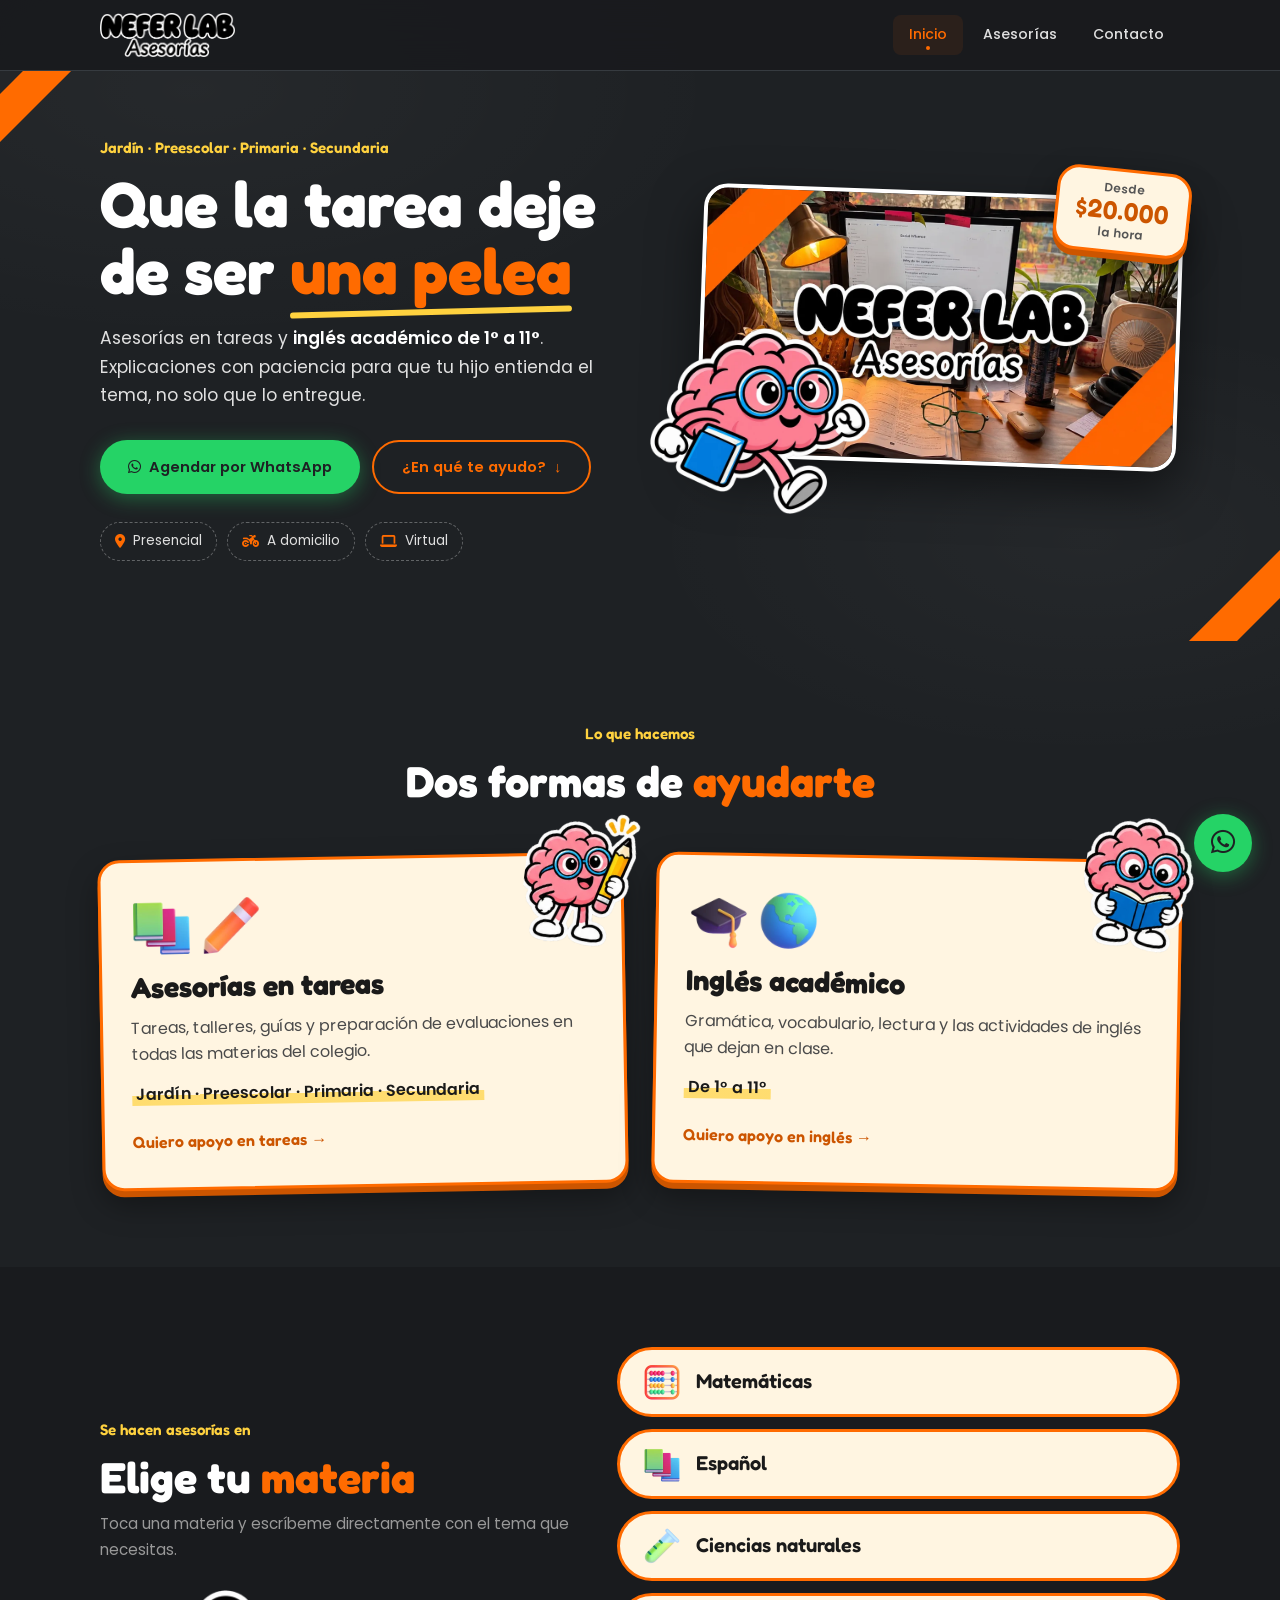
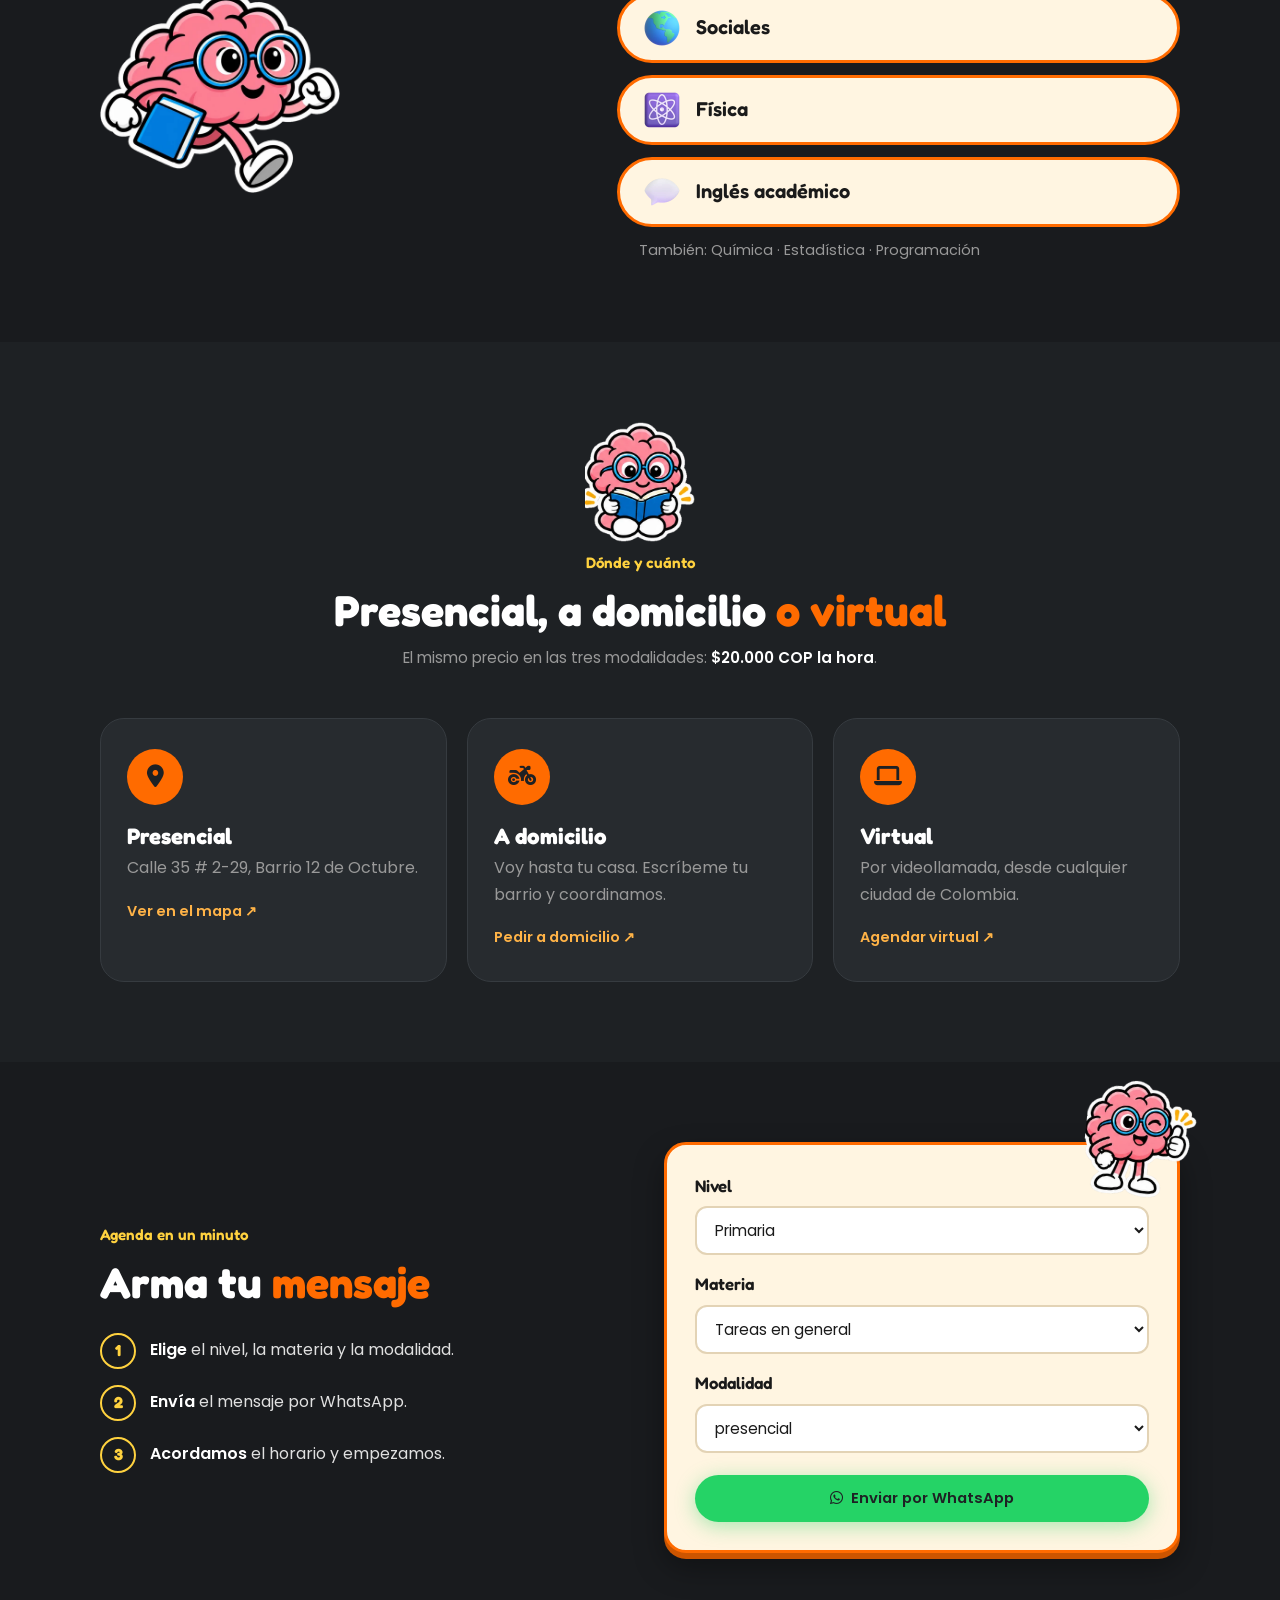
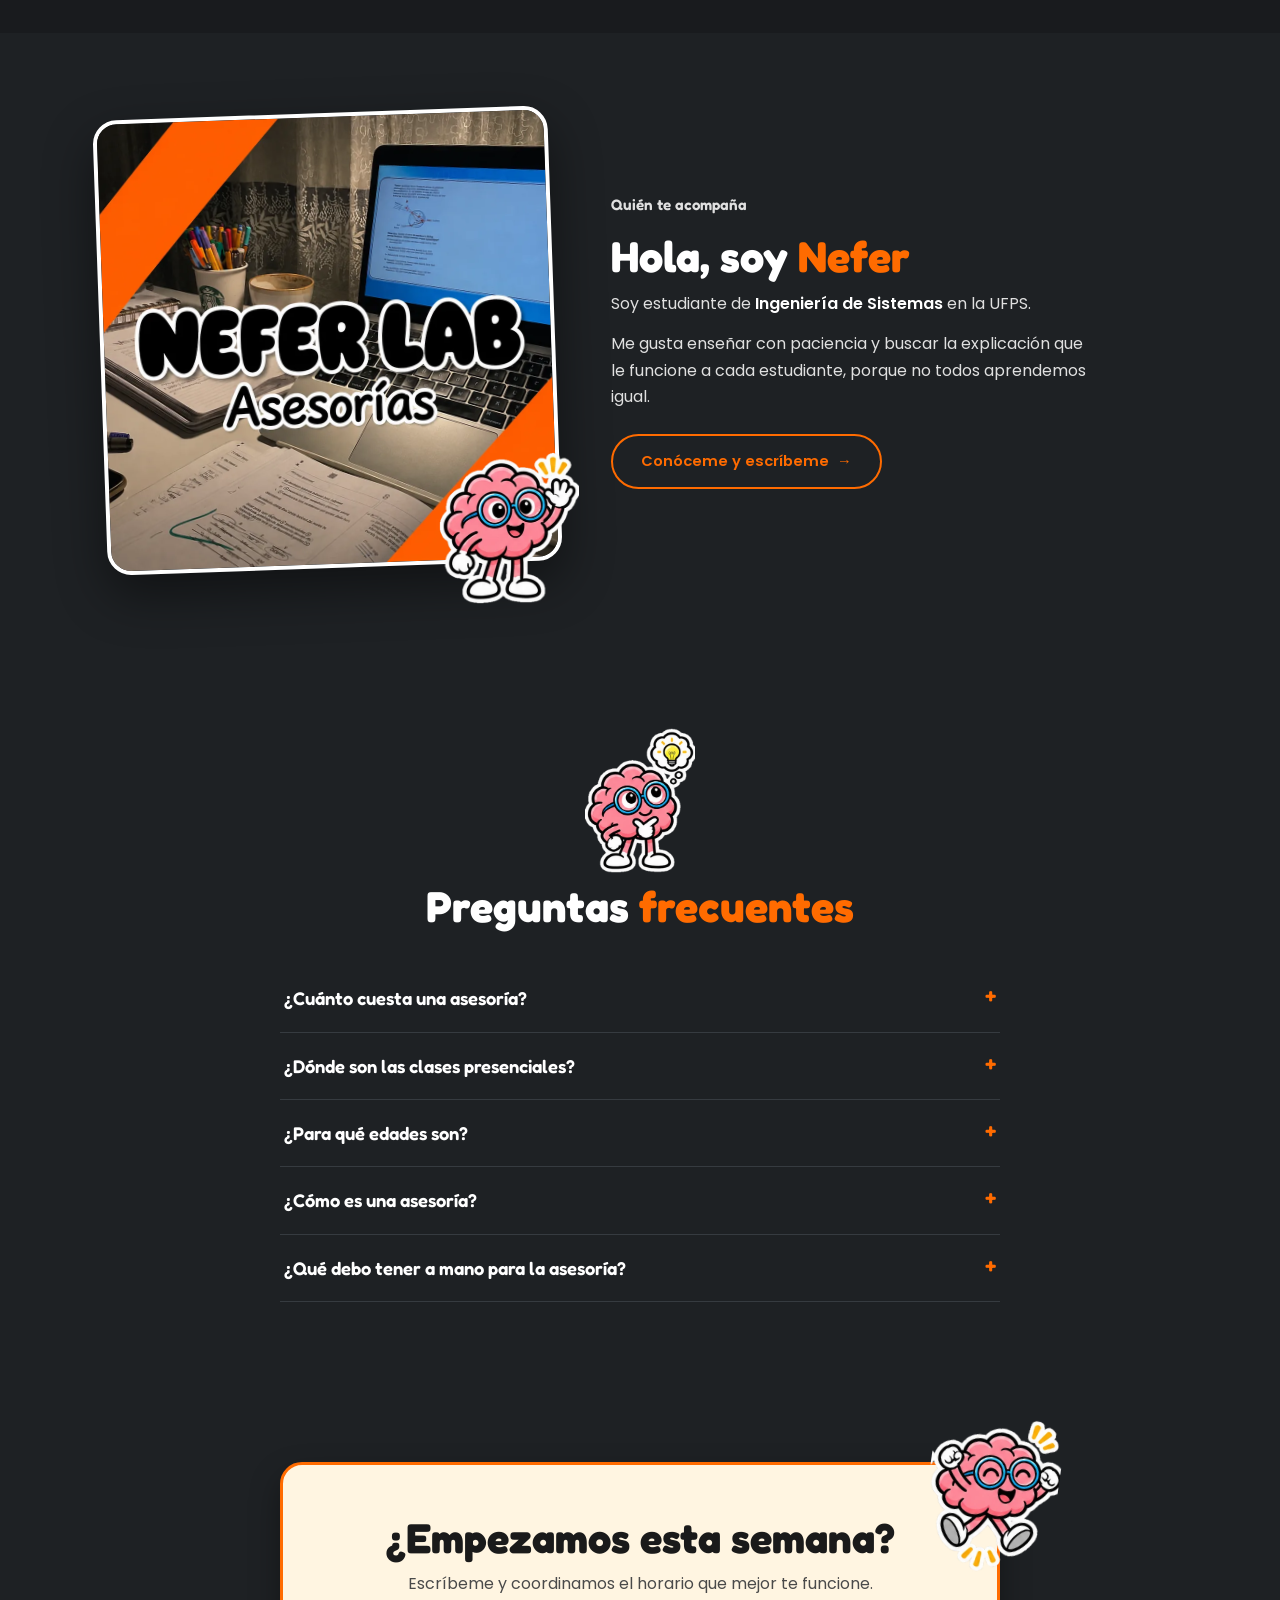
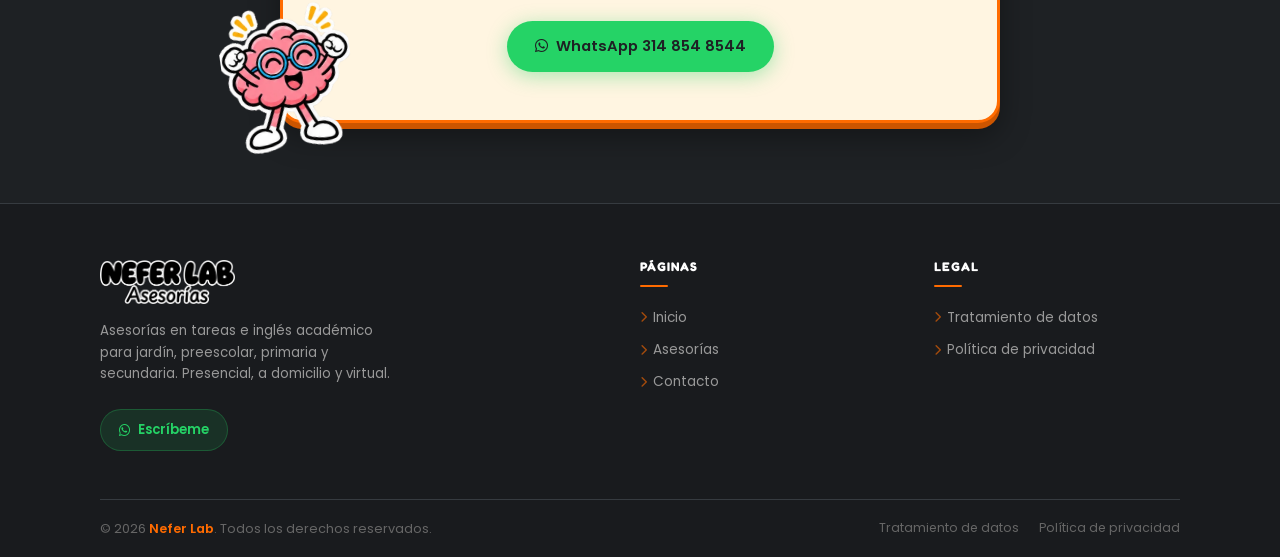
==== index.html @ e4d86ba5 "feat: add mascot stickers, poster viewer and clearer home layout - Open posters in an in-page viewer" ====
<!DOCTYPE html>
<html lang="es">
<head>
  <meta charset="UTF-8" />
  <meta name="viewport" content="width=device-width, initial-scale=1.0" />
  <title>Nefer Lab — Asesorías en tareas e inglés académico</title>
  <link rel="icon" href="source/new_img/web/favicon.png" type="image/png">
  <meta name="description" content="Asesorías en tareas para jardín, preescolar, primaria y secundaria, e inglés académico de 1° a 11°. Presencial, a domicilio y virtual. $20.000 la hora.">
  <link rel="preconnect" href="https://fonts.googleapis.com">
  <link rel="preconnect" href="https://fonts.gstatic.com" crossorigin>
  <link href="https://fonts.googleapis.com/css2?family=Fredoka:wght@500;600;700&family=Poppins:wght@300;400;500;600;700;800&display=swap" rel="stylesheet">
  <link rel="stylesheet" href="https://cdnjs.cloudflare.com/ajax/libs/font-awesome/6.5.0/css/all.min.css">
  <link rel="stylesheet" href="css/global.css">
  <link rel="stylesheet" href="css/inicio.css">
</head>
<body>
  <a class="skip-link" href="#contenido">Ir al contenido</a>

  <!-- ====== HEADER ====== -->
  <header>
    <div class="header-inner">
      <a href="index.html" class="logo-link">
        <img src="source/new_img/web/logo.webp" alt="Nefer Lab Asesorías" width="135" height="44">
      </a>
      <nav>
        <a href="index.html"      class="nav-link active" aria-current="page">Inicio</a>
        <a href="asesorias.html"  class="nav-link">Asesorías</a>
        <a href="contacto.html"   class="nav-link">Contacto</a>
      </nav>
    </div>
  </header>

  <main id="contenido">

    <!-- ====== HERO ====== -->
    <section class="hero" aria-labelledby="titulo">
      <div class="section-inner hero-grid">
        <div class="hero-content">
          <p class="eyebrow">Jardín · Preescolar · Primaria · Secundaria</p>
          <h1 id="titulo">Que la tarea deje de ser <span class="hero-accent">una pelea</span></h1>
          <p class="hero-sub">
            Asesorías en tareas y <strong>inglés académico de 1° a 11°</strong>. Explicaciones con paciencia
            para que tu hijo entienda el tema, no solo que lo entregue.
          </p>
          <div class="hero-actions">
            <a href="https://wa.me/573148548544?text=Hola%2C%20Nefer.%20Quisiera%20agendar%20una%20asesor%C3%ADa%20de%20Nefer%20Lab." class="btn btn-whatsapp" target="_blank" rel="noopener noreferrer">
              <i class="fa-brands fa-whatsapp" aria-hidden="true"></i> Agendar por WhatsApp
            </a>
            <a href="#materias" class="btn btn-secondary">¿En qué te ayudo? <span aria-hidden="true">↓</span></a>
          </div>
          <ul class="hero-facts">
            <li><i class="fa-solid fa-location-dot" aria-hidden="true"></i> Presencial</li>
            <li><i class="fa-solid fa-motorcycle" aria-hidden="true"></i> A domicilio</li>
            <li><i class="fa-solid fa-laptop" aria-hidden="true"></i> Virtual</li>
          </ul>
        </div>

        <div class="hero-visual">
          <img class="hero-photo" src="source/new_img/web/escritorio-lampara.webp" alt="Escritorio de estudio de Nefer Lab con libros, lámpara y computador" width="1280" height="720">
          <img class="hero-mascot" src="source/new_img/web/cerebro.webp" alt="" width="520" height="440">
          <div class="hero-price sticker">
            <span>Desde</span>
            <strong>$20.000</strong>
            <span>la hora</span>
          </div>
        </div>
      </div>
    </section>

    <!-- ====== SERVICIOS ====== -->
    <section class="services" aria-labelledby="servicios">
      <div class="section-inner">
        <div class="section-header center">
          <p class="eyebrow">Lo que hacemos</p>
          <h2 class="section-title" id="servicios">Dos formas de <span>ayudarte</span></h2>
        </div>
        <div class="services-grid">
          <article class="service sticker">
            <img class="service-mascot" src="source/new_img/web/cerebritos/cerebro-lapiz.webp" alt="" width="300" height="372" loading="lazy">
            <div class="service-art"><img src="source/new_img/icons/books.webp" alt="" width="64" height="64"><img src="source/new_img/icons/pencil.webp" alt="" width="64" height="64"></div>
            <h3>Asesorías en tareas</h3>
            <p>Tareas, talleres, guías y preparación de evaluaciones en todas las materias del colegio.</p>
            <p class="service-levels"><span class="highlight">Jardín · Preescolar · Primaria · Secundaria</span></p>
            <a class="service-link" href="https://wa.me/573148548544?text=Hola%2C%20Nefer.%20Quisiera%20una%20asesor%C3%ADa%20en%20tareas." target="_blank" rel="noopener noreferrer">Quiero apoyo en tareas <span aria-hidden="true">→</span></a>
          </article>
          <article class="service sticker">
            <img class="service-mascot" src="source/new_img/web/cerebritos/cerebro-lee.webp" alt="" width="300" height="362" loading="lazy">
            <div class="service-art"><img src="source/new_img/icons/graduation-cap.webp" alt="" width="64" height="64"><img src="source/new_img/icons/globe-showing-americas.webp" alt="" width="64" height="64"></div>
            <h3>Inglés académico</h3>
            <p>Gramática, vocabulario, lectura y las actividades de inglés que dejan en clase.</p>
            <p class="service-levels"><span class="highlight">De 1° a 11°</span></p>
            <a class="service-link" href="https://wa.me/573148548544?text=Hola%2C%20Nefer.%20Quisiera%20una%20asesor%C3%ADa%20de%20ingl%C3%A9s%20acad%C3%A9mico." target="_blank" rel="noopener noreferrer">Quiero apoyo en inglés <span aria-hidden="true">→</span></a>
          </article>
        </div>
      </div>
    </section>

    <!-- ====== MATERIAS ====== -->
    <section class="subjects" id="materias" aria-labelledby="materias-titulo">
      <div class="section-inner subjects-grid">
        <div class="subjects-intro">
          <p class="eyebrow">Se hacen asesorías en</p>
          <h2 class="section-title" id="materias-titulo">Elige tu <span>materia</span></h2>
          <p class="section-sub">Toca una materia y escríbeme directamente con el tema que necesitas.</p>
          <img class="subjects-mascot" src="source/new_img/web/cerebro.webp" alt="" width="520" height="440" loading="lazy">
        </div>
        <ul class="subject-list">
          <li><a class="subject-pill" href="https://wa.me/573148548544?text=Hola%2C%20Nefer.%20Necesito%20ayuda%20en%20Matem%C3%A1ticas." target="_blank" rel="noopener noreferrer"><img src="source/new_img/icons/abacus.webp" alt="" width="40" height="40"> Matemáticas</a></li>
          <li><a class="subject-pill" href="https://wa.me/573148548544?text=Hola%2C%20Nefer.%20Necesito%20ayuda%20en%20Espa%C3%B1ol." target="_blank" rel="noopener noreferrer"><img src="source/new_img/icons/books.webp" alt="" width="40" height="40"> Español</a></li>
          <li><a class="subject-pill" href="https://wa.me/573148548544?text=Hola%2C%20Nefer.%20Necesito%20ayuda%20en%20Ciencias%20naturales." target="_blank" rel="noopener noreferrer"><img src="source/new_img/icons/test-tube.webp" alt="" width="40" height="40"> Ciencias naturales</a></li>
          <li><a class="subject-pill" href="https://wa.me/573148548544?text=Hola%2C%20Nefer.%20Necesito%20ayuda%20en%20Sociales." target="_blank" rel="noopener noreferrer"><img src="source/new_img/icons/globe-showing-americas.webp" alt="" width="40" height="40"> Sociales</a></li>
          <li><a class="subject-pill" href="https://wa.me/573148548544?text=Hola%2C%20Nefer.%20Necesito%20ayuda%20en%20F%C3%ADsica." target="_blank" rel="noopener noreferrer"><img src="source/new_img/icons/atom-symbol.webp" alt="" width="40" height="40"> Física</a></li>
          <li><a class="subject-pill" href="https://wa.me/573148548544?text=Hola%2C%20Nefer.%20Necesito%20ayuda%20en%20Ingl%C3%A9s%20acad%C3%A9mico." target="_blank" rel="noopener noreferrer"><img src="source/new_img/icons/speech-balloon.webp" alt="" width="40" height="40"> Inglés académico</a></li>
          <li class="subject-extra">También: Química · Estadística · Programación</li>
        </ul>
      </div>
    </section>

    <!-- ====== MODALIDADES ====== -->
    <section class="modes" aria-labelledby="modalidades">
      <div class="section-inner">
        <div class="section-header center">
          <img class="section-mascot" src="source/new_img/web/cerebritos/cerebro-lee-sentado.webp" alt="" width="300" height="325" loading="lazy">
          <p class="eyebrow">Dónde y cuánto</p>
          <h2 class="section-title" id="modalidades">Presencial, a domicilio <span>o virtual</span></h2>
          <p class="section-sub">El mismo precio en las tres modalidades: <strong>$20.000 COP la hora</strong>.</p>
        </div>
        <div class="modes-grid">
          <article class="mode-card">
            <div class="mode-icon"><i class="fa-solid fa-location-dot" aria-hidden="true"></i></div>
            <h3>Presencial</h3>
            <p>Calle 35 # 2-29, Barrio 12 de Octubre.</p>
            <a href="https://www.google.com/maps/search/?api=1&amp;query=Calle%2035%20%232-29%20Barrio%2012%20de%20Octubre%20C%C3%BAcuta" target="_blank" rel="noopener noreferrer">Ver en el mapa <span aria-hidden="true">↗</span></a>
          </article>
          <article class="mode-card">
            <div class="mode-icon"><i class="fa-solid fa-motorcycle" aria-hidden="true"></i></div>
            <h3>A domicilio</h3>
            <p>Voy hasta tu casa. Escríbeme tu barrio y coordinamos.</p>
            <a href="https://wa.me/573148548544?text=Hola%2C%20Nefer.%20Quisiera%20una%20asesor%C3%ADa%20a%20domicilio.%20Mi%20barrio%20es%3A%20" target="_blank" rel="noopener noreferrer">Pedir a domicilio <span aria-hidden="true">↗</span></a>
          </article>
          <article class="mode-card">
            <div class="mode-icon"><i class="fa-solid fa-laptop" aria-hidden="true"></i></div>
            <h3>Virtual</h3>
            <p>Por videollamada, desde cualquier ciudad de Colombia.</p>
            <a href="https://wa.me/573148548544?text=Hola%2C%20Nefer.%20Quisiera%20una%20asesor%C3%ADa%20virtual." target="_blank" rel="noopener noreferrer">Agendar virtual <span aria-hidden="true">↗</span></a>
          </article>
        </div>
      </div>
    </section>

    <!-- ====== AGENDAR ====== -->
    <section class="booking" id="agendar" aria-labelledby="agendar-titulo">
      <div class="section-inner booking-grid">
        <div>
          <p class="eyebrow">Agenda en un minuto</p>
          <h2 class="section-title" id="agendar-titulo">Arma tu <span>mensaje</span></h2>
          <ol class="booking-steps">
            <li><span><strong>Elige</strong> el nivel, la materia y la modalidad.</span></li>
            <li><span><strong>Envía</strong> el mensaje por WhatsApp.</span></li>
            <li><span><strong>Acordamos</strong> el horario y empezamos.</span></li>
          </ol>
        </div>

        <form class="booking-form sticker" id="booking-form">
          <img class="booking-mascot" src="source/new_img/web/cerebritos/cerebro-pulgar.webp" alt="" width="300" height="316" loading="lazy">
          <label>
            Nivel
            <select name="level">
              <option>Jardín</option>
              <option>Preescolar</option>
              <option selected>Primaria</option>
              <option>Secundaria</option>
            </select>
          </label>
          <label>
            Materia
            <select name="subject">
              <option>Tareas en general</option>
              <option>Matemáticas</option>
              <option>Español</option>
              <option>Ciencias naturales</option>
              <option>Sociales</option>
              <option>Física</option>
              <option>Inglés académico</option>
              <option>Química</option>
              <option>Estadística</option>
              <option>Programación</option>
            </select>
          </label>
          <label>
            Modalidad
            <select name="mode">
              <option>presencial</option>
              <option>a domicilio</option>
              <option>virtual</option>
            </select>
          </label>
          <button type="submit" class="btn btn-whatsapp">
            <i class="fa-brands fa-whatsapp" aria-hidden="true"></i> Enviar por WhatsApp
          </button>
        </form>
      </div>
    </section>

    <!-- ====== SOBRE MÍ ====== -->
    <section class="about" aria-labelledby="sobre-nefer">
      <div class="section-inner about-grid">
        <div class="about-media">
          <img class="about-photo" src="source/new_img/web/escritorio-portatil.webp" alt="Escritorio de Nefer Lab con portátil, apuntes y colores" width="900" height="900" loading="lazy">
          <img class="about-mascot" src="source/new_img/web/cerebritos/cerebro-saluda.webp" alt="" width="300" height="325" loading="lazy">
        </div>
        <div>
          <p class="eyebrow">Quién te acompaña</p>
          <h2 class="section-title" id="sobre-nefer">Hola, soy <span>Nefer</span></h2>
          <p>Soy estudiante de <strong>Ingeniería de Sistemas</strong> en la UFPS.</p>
          <p>Me gusta enseñar con paciencia y buscar la explicación que le funcione a cada estudiante, porque no todos aprendemos igual.</p>
          <a class="btn btn-secondary" href="contacto.html">Conóceme y escríbeme <span aria-hidden="true">→</span></a>
        </div>
      </div>
    </section>

    <!-- ====== PREGUNTAS FRECUENTES ====== -->
    <section class="faq" aria-labelledby="preguntas">
      <div class="section-inner faq-inner">
        <div class="section-header center">
          <img class="section-mascot" src="source/new_img/web/cerebritos/cerebro-idea.webp" alt="" width="300" height="397" loading="lazy">
          <h2 class="section-title" id="preguntas">Preguntas <span>frecuentes</span></h2>
        </div>
        <details>
          <summary>¿Cuánto cuesta una asesoría?</summary>
          <p>$20.000 COP por hora, igual en presencial, a domicilio y virtual.</p>
        </details>
        <details>
          <summary>¿Dónde son las clases presenciales?</summary>
          <p>En la Calle 35 # 2-29, Barrio 12 de Octubre. Si prefieres, también voy a tu casa.</p>
        </details>
        <details>
          <summary>¿Para qué edades son?</summary>
          <p>Para estudiantes de jardín, preescolar, primaria y secundaria. Inglés académico de 1° a 11°.</p>
        </details>
        <details>
          <summary>¿Cómo es una asesoría?</summary>
          <p>Trabajamos la tarea o el tema juntos: explico con ejemplos, practicamos y resolvemos dudas hasta que quede claro.</p>
        </details>
        <details>
          <summary>¿Qué debo tener a mano para la asesoría?</summary>
          <p>Los cuadernos, guías o la tarea que se va a trabajar. Si sabes la fecha de la evaluación, cuéntamela al agendar.</p>
        </details>
      </div>
    </section>

    <!-- ====== CTA FINAL ====== -->
    <section class="final-cta">
      <div class="section-inner final-cta-box sticker">
        <img class="cta-mascot cta-mascot-left" src="source/new_img/web/cerebritos/cerebro-celebra.webp" alt="" width="300" height="335" loading="lazy">
        <img class="cta-mascot cta-mascot-right" src="source/new_img/web/cerebritos/cerebro-salta.webp" alt="" width="300" height="364" loading="lazy">
        <h2>¿Empezamos esta semana?</h2>
        <p>Escríbeme y coordinamos el horario que mejor te funcione.</p>
        <a href="https://wa.me/573148548544?text=Hola%2C%20Nefer.%20Quisiera%20agendar%20una%20asesor%C3%ADa%20de%20Nefer%20Lab." class="btn btn-whatsapp" target="_blank" rel="noopener noreferrer">
          <i class="fa-brands fa-whatsapp" aria-hidden="true"></i> WhatsApp 314 854 8544
        </a>
      </div>
    </section>
  </main>

  <!-- ====== FOOTER ====== -->
  <footer>
    <div class="footer-body">
      <div class="footer-brand">
        <a href="index.html" class="logo-link">
          <img src="source/new_img/web/logo.webp" alt="Nefer Lab Asesorías" width="135" height="44">
        </a>
        <p>Asesorías en tareas e inglés académico para jardín, preescolar, primaria y secundaria. Presencial, a domicilio y virtual.</p>
        <a href="https://wa.me/573148548544?text=Hola%2C%20Nefer.%20Quisiera%20consultar%20disponibilidad%20para%20una%20asesor%C3%ADa%20de%20Nefer%20Lab."
           class="footer-wa" target="_blank" rel="noopener noreferrer">
          <i class="fa-brands fa-whatsapp"></i> Escríbeme
        </a>
      </div>
      <div class="footer-col">
        <h4>Páginas</h4>
        <ul>
          <li><a href="index.html"><i class="fa-solid fa-chevron-right"></i> Inicio</a></li>
          <li><a href="asesorias.html"><i class="fa-solid fa-chevron-right"></i> Asesorías</a></li>
          <li><a href="contacto.html"><i class="fa-solid fa-chevron-right"></i> Contacto</a></li>
        </ul>
      </div>
      <div class="footer-col">
        <h4>Legal</h4>
        <ul>
          <li><a href="tratamiento-datos.html"><i class="fa-solid fa-chevron-right"></i> Tratamiento de datos</a></li>
          <li><a href="politica-privacidad.html"><i class="fa-solid fa-chevron-right"></i> Política de privacidad</a></li>
        </ul>
      </div>
    </div>
    <div class="footer-bottom">
      <p>© 2026 <span>Nefer Lab</span>. Todos los derechos reservados.</p>
      <div class="footer-legal-links">
        <a href="tratamiento-datos.html">Tratamiento de datos</a>
        <a href="politica-privacidad.html">Política de privacidad</a>
      </div>
    </div>
  </footer>

  <!-- Botón flotante WhatsApp -->
  <a href="https://wa.me/573148548544?text=Hola%2C%20Nefer.%20Quisiera%20consultar%20disponibilidad%20para%20una%20asesor%C3%ADa%20de%20Nefer%20Lab."
     class="whatsapp-float" target="_blank" rel="noopener noreferrer" aria-label="WhatsApp">
    <i class="fa-brands fa-whatsapp"></i>
  </a>
  <script>
    // Arma el mensaje de WhatsApp con lo que el acudiente eligió
    document.getElementById('booking-form').addEventListener('submit', event => {
      event.preventDefault();
      const form = new FormData(event.target);
      const message = `Hola, Nefer. Quisiera agendar una asesoría de ${form.get('subject')} para ${form.get('level')}, modalidad ${form.get('mode')}.`;
      window.open(`https://wa.me/573148548544?text=${encodeURIComponent(message)}`, '_blank', 'noopener');
    });

    const motionPreference = window.matchMedia('(prefers-reduced-motion: reduce)');
    if ('IntersectionObserver' in window && !motionPreference.matches) {
      const revealObserver = new IntersectionObserver(entries => {
        entries.forEach(entry => {
          if (!entry.isIntersecting) return;
          entry.target.classList.remove('awaiting-reveal');
          revealObserver.unobserve(entry.target);
        });
      }, { threshold: 0.08 });
      document.querySelectorAll('.service, .subject-pill, .mode-card, .booking-form, .about-grid, .faq details').forEach(element => {
        element.classList.add('scroll-reveal', 'awaiting-reveal');
        revealObserver.observe(element);
      });
    }
  </script>
</body>
</html>
---- css/global.css ----
/* =============================================
   GLOBAL.CSS — Studying with Nefer
   Paleta: Naranja + Negro
   ============================================= */

/* Reset */
*, *::before, *::after {
  margin: 0;
  padding: 0;
  box-sizing: border-box;
}

/* Variables */
:root {
  --orange:         #FF6B00;
  --orange-light:   #FF8C00;
  --orange-lighter: #FFB347;
  --orange-dark:    #CC5500;
  --orange-glow:    rgba(255, 107, 0, 0.25);
  --orange-subtle:  rgba(255, 107, 0, 0.08);

  /* Chalkboard tones taken from the new posters */
  --dark:           #1E2124;
  --dark-2:         #191B1E;
  --dark-card:      #272B2F;
  --dark-border:    #363B40;
  --dark-hover:     #2E3337;

  --cream:          #FFF5E1;
  --cream-ink:      #1A1A1A;
  --yellow:         #FFD23F;

  --white:          #FFFFFF;
  --gray-light:     #E0E0E0;
  --gray:           #999999;
  --gray-dark:      #666666;

  --green-wa:       #25D366;
  --green-wa-dark:  #128C7E;

  --font:       'Poppins', sans-serif;
  --font-display: 'Fredoka', 'Poppins', sans-serif;
  --radius-sm:  8px;
  --radius:     16px;
  --radius-lg:  24px;

  --shadow:        0 8px 32px rgba(0, 0, 0, 0.6);
  --shadow-orange: 0 4px 24px rgba(255, 107, 0, 0.35);
  --shadow-wa:     0 4px 20px rgba(37, 211, 102, 0.4);

  --transition: all 0.3s cubic-bezier(0.4, 0, 0.2, 1);
  --max-width:  1080px;
}

html { scroll-behavior: smooth; }

body {
  font-family: var(--font);
  background-color: var(--dark);
  /* Faint chalk smudges so the page feels like the posters' blackboard */
  background-image:
    radial-gradient(ellipse 60% 40% at 15% 10%, rgba(255, 255, 255, 0.035), transparent 70%),
    radial-gradient(ellipse 50% 35% at 85% 60%, rgba(255, 255, 255, 0.03), transparent 70%);
  background-attachment: fixed;
  color: var(--white);
  line-height: 1.65;
  overflow-x: hidden;
}

h1, h2, h3, h4 { line-height: 1.2; font-weight: 700; font-family: var(--font-display); }
a { text-decoration: none; color: inherit; }
img { max-width: 100%; height: auto; display: block; }
p { color: var(--gray); }
strong { color: var(--white); font-weight: 600; }

/* ====== HEADER ====== */
header {
  position: sticky;
  top: 0;
  z-index: 100;
  background: rgba(25, 27, 30, 0.92);
  backdrop-filter: blur(24px);
  -webkit-backdrop-filter: blur(24px);
  border-bottom: 1px solid var(--dark-border);
  padding: 0 2rem;
}

.header-inner {
  max-width: var(--max-width);
  margin: 0 auto;
  display: flex;
  align-items: center;
  justify-content: space-between;
  height: 70px;
}

.logo-link {
  display: flex;
  align-items: center;
  gap: 12px;
}

.logo-link img {
  height: 44px;
  width: auto;
  transition: transform 0.3s ease;
}

.logo-link:hover img { transform: rotate(-3deg) scale(1.04); }

nav {
  display: flex;
  align-items: center;
  gap: 4px;
}

.nav-link {
  padding: 8px 16px;
  border-radius: var(--radius-sm);
  font-size: 0.88rem;
  font-weight: 500;
  color: var(--gray-light);
  transition: var(--transition);
  position: relative;
}

.nav-link:hover {
  color: var(--orange);
  background: var(--orange-subtle);
}

.nav-link.active {
  color: var(--orange);
  background: var(--orange-subtle);
}

.nav-link.active::after {
  content: '';
  position: absolute;
  bottom: 5px;
  left: 50%;
  transform: translateX(-50%);
  width: 4px;
  height: 4px;
  border-radius: 50%;
  background: var(--orange);
}

/* ====== FOOTER ====== */
footer {
  background: var(--dark-2);
  border-top: 1px solid var(--dark-border);
  padding: 0 2rem;
}

.footer-body {
  max-width: var(--max-width);
  margin: 0 auto;
  padding: 56px 0 48px;
  display: grid;
  grid-template-columns: 2fr 1fr 1fr;
  gap: 48px;
}

/* Brand column */
.footer-brand .logo-link { margin-bottom: 16px; }

.footer-brand p {
  font-size: 0.83rem;
  color: var(--gray);
  line-height: 1.65;
  margin-bottom: 24px;
  max-width: 300px;
}

.footer-wa {
  display: inline-flex;
  align-items: center;
  gap: 8px;
  background: rgba(37, 211, 102, 0.12);
  color: var(--green-wa);
  border: 1px solid rgba(37, 211, 102, 0.25);
  padding: 9px 18px;
  border-radius: 50px;
  font-size: 0.82rem;
  font-weight: 600;
  font-family: var(--font);
  transition: var(--transition);
}

.footer-wa:hover {
  background: rgba(37, 211, 102, 0.22);
  transform: translateY(-1px);
}

/* Link columns */
.footer-col h4 {
  font-size: 0.78rem;
  font-weight: 700;
  color: var(--white);
  text-transform: uppercase;
  letter-spacing: 1px;
  margin-bottom: 20px;
  position: relative;
  padding-bottom: 12px;
}

.footer-col h4::after {
  content: '';
  position: absolute;
  bottom: 0; left: 0;
  width: 28px; height: 2px;
  background: var(--orange);
  border-radius: 2px;
}

.footer-col ul {
  list-style: none;
  display: flex;
  flex-direction: column;
  gap: 10px;
}

.footer-col ul li a {
  font-size: 0.85rem;
  color: var(--gray);
  transition: var(--transition);
  display: flex;
  align-items: center;
  gap: 6px;
}

.footer-col ul li a:hover { color: var(--orange); padding-left: 4px; }

.footer-col ul li a i {
  font-size: 0.7rem;
  color: var(--orange);
  opacity: 0.6;
}

/* Bottom bar */
.footer-bottom {
  border-top: 1px solid var(--dark-border);
  padding: 18px 0;
  max-width: var(--max-width);
  margin: 0 auto;
  display: flex;
  align-items: center;
  justify-content: space-between;
  flex-wrap: wrap;
  gap: 8px;
}

.footer-bottom p {
  font-size: 0.8rem;
  color: var(--gray-dark);
}

.footer-bottom span { color: var(--orange); font-weight: 600; }

.footer-legal-links {
  display: flex;
  gap: 20px;
}

.footer-legal-links a {
  font-size: 0.78rem;
  color: var(--gray-dark);
  transition: var(--transition);
}

.footer-legal-links a:hover { color: var(--orange); }

/* Footer responsive */
@media (max-width: 768px) {
  .footer-body {
    grid-template-columns: 1fr 1fr;
    gap: 36px;
    padding: 44px 0 36px;
  }
  .footer-brand { grid-column: 1 / -1; }
  .footer-brand p { max-width: 100%; }
  .footer-bottom { flex-direction: column; align-items: flex-start; gap: 10px; }
}

@media (max-width: 480px) {
  .footer-body { grid-template-columns: 1fr; }
}

/* ====== BUTTONS ====== */
.btn {
  display: inline-flex;
  align-items: center;
  justify-content: center;
  text-align: center;
  max-width: 100%;
  gap: 8px;
  padding: 13px 28px;
  border-radius: 50px;
  font-family: var(--font);
  font-size: 0.92rem;
  font-weight: 600;
  cursor: pointer;
  border: none;
  transition: var(--transition);
  text-decoration: none;
  white-space: normal;
}

.btn-primary {
  background: linear-gradient(135deg, var(--orange), var(--orange-light));
  color: var(--white);
  box-shadow: var(--shadow-orange);
}

.btn-primary:hover {
  transform: translateY(-2px);
  box-shadow: 0 8px 32px rgba(255, 107, 0, 0.5);
}

.btn-secondary {
  background: transparent;
  color: var(--orange);
  border: 2px solid var(--orange);
}

.btn-secondary:hover {
  background: var(--orange-subtle);
  transform: translateY(-2px);
}

.btn-whatsapp {
  background: var(--green-wa);
  color: var(--dark);
  box-shadow: var(--shadow-wa);
}

.btn-whatsapp:hover {
  transform: translateY(-2px);
  box-shadow: 0 8px 32px rgba(37, 211, 102, 0.5);
}

/* ====== FLOATING WHATSAPP ====== */
.whatsapp-float {
  position: fixed;
  bottom: 28px;
  right: 28px;
  z-index: 999;
  width: 58px;
  height: 58px;
  background: var(--green-wa);
  border-radius: 50%;
  display: flex;
  align-items: center;
  justify-content: center;
  color: var(--dark);
  font-size: 1.7rem;
  box-shadow: var(--shadow-wa);
  transition: var(--transition);
}

.whatsapp-float:hover {
  transform: scale(1.12) !important;
  box-shadow: 0 8px 32px rgba(37, 211, 102, 0.7);
  animation: none;
}

/* ====== BADGE ====== */
.badge {
  display: inline-flex;
  align-items: center;
  gap: 6px;
  background: rgba(255, 107, 0, 0.12);
  color: var(--orange-lighter);
  border: 1px solid rgba(255, 107, 0, 0.3);
  border-radius: 50px;
  padding: 5px 14px;
  font-size: 0.75rem;
  font-weight: 600;
  letter-spacing: 0.6px;
  text-transform: uppercase;
  margin-bottom: 16px;
}

/* ====== DIVIDER ====== */
.divider {
  width: 52px;
  height: 4px;
  background: linear-gradient(90deg, var(--orange), var(--orange-lighter));
  border-radius: 2px;
  margin: 14px 0 28px;
}

/* ====== CARDS ====== */
.card {
  background: var(--dark-card);
  border: 1px solid var(--dark-border);
  border-radius: var(--radius);
  padding: 28px;
  transition: var(--transition);
}

.card:hover {
  border-color: rgba(255, 107, 0, 0.4);
  transform: translateY(-4px);
  box-shadow: var(--shadow-orange);
}

.card-icon {
  width: 52px;
  height: 52px;
  border-radius: 12px;
  background: rgba(255, 107, 0, 0.12);
  display: flex;
  align-items: center;
  justify-content: center;
  font-size: 1.4rem;
  color: var(--orange);
  margin-bottom: 18px;
  transition: var(--transition);
}

.card:hover .card-icon {
  background: rgba(255, 107, 0, 0.2);
  transform: scale(1.05);
}

/* ====== SECTION BASE ====== */
section { padding: 80px 2rem; }

.section-inner {
  max-width: var(--max-width);
  margin: 0 auto;
}

.section-header { margin-bottom: 48px; }
.section-header.center { text-align: center; }
.section-header.center .divider { margin-left: auto; margin-right: auto; }

.section-title {
  font-size: clamp(1.9rem, 4.4vw, 2.7rem);
  color: var(--white);
  margin-bottom: 8px;
}

.section-title span { color: var(--orange); }

.section-sub {
  font-size: 0.95rem;
  color: var(--gray);
  max-width: 480px;
}

.section-header.center .section-sub {
  margin-left: auto;
  margin-right: auto;
}

/* ====== PAGE HERO ====== */
.page-hero {
  padding: 80px 2rem 72px;
  text-align: center;
  position: relative;
  overflow: hidden;
  border-bottom: 1px solid var(--dark-border);
  background: var(--dark-2);
}

.page-hero::before {
  content: '';
  position: absolute;
  inset: 0;
  background:
    radial-gradient(ellipse 80% 60% at 50% -10%, rgba(255,107,0,0.2) 0%, transparent 70%);
  pointer-events: none;
}

.page-hero-grid {
  position: absolute;
  inset: 0;
  background-image:
    linear-gradient(rgba(255,107,0,0.04) 1px, transparent 1px),
    linear-gradient(90deg, rgba(255,107,0,0.04) 1px, transparent 1px);
  background-size: 48px 48px;
  pointer-events: none;
}

.page-hero > * { position: relative; z-index: 1; }

.page-hero h1 {
  font-size: clamp(2.2rem, 6vw, 3.6rem);
  background: linear-gradient(135deg, var(--white) 30%, var(--orange-lighter));
  -webkit-background-clip: text;
  -webkit-text-fill-color: transparent;
  background-clip: text;
  margin-bottom: 12px;
}

.page-hero p {
  font-size: 1rem;
  color: var(--gray);
}

/* ====== POSTER STYLE (cream sticker cards with orange outline) ====== */
.sticker {
  background: var(--cream);
  color: var(--cream-ink);
  border: 3px solid var(--orange);
  border-radius: 22px;
  box-shadow: 0 6px 0 var(--orange-dark), 0 14px 30px rgba(0, 0, 0, 0.35);
}

.sticker p { color: #4A4A4A; }
.sticker strong { color: var(--cream-ink); }

.highlight {
  background: linear-gradient(transparent 55%, rgba(255, 210, 63, 0.7) 55%);
  padding: 0 4px;
}

.eyebrow {
  display: inline-block;
  font-family: var(--font-display);
  font-weight: 600;
  font-size: 0.95rem;
  color: var(--yellow);
  margin-bottom: 10px;
}

/* ====== GRIDS ====== */
.grid-3 {
  display: grid;
  grid-template-columns: repeat(auto-fit, minmax(260px, 1fr));
  gap: 20px;
}

.grid-2 {
  display: grid;
  grid-template-columns: repeat(auto-fit, minmax(300px, 1fr));
  gap: 24px;
}

/* ====== UTILITY ====== */
.gradient-text {
  background: linear-gradient(135deg, var(--orange), var(--orange-lighter));
  -webkit-background-clip: text;
  -webkit-text-fill-color: transparent;
  background-clip: text;
}

.text-center { text-align: center; }
.mt-8 { margin-top: 8px; }
.mt-16 { margin-top: 16px; }
.mt-24 { margin-top: 24px; }

/* ====== SCROLL REVEAL ====== */
.reveal {
  opacity: 0;
  transform: translateY(28px);
  transition: opacity 0.6s ease, transform 0.6s ease;
}
.reveal.visible {
  opacity: 1;
  transform: translateY(0);
}
.reveal-delay-1 { transition-delay: 0.1s; }
.reveal-delay-2 { transition-delay: 0.2s; }
.reveal-delay-3 { transition-delay: 0.3s; }
.reveal-delay-4 { transition-delay: 0.4s; }
.reveal-delay-5 { transition-delay: 0.5s; }

/* ====== KEYFRAMES ====== */
@keyframes waPulse {
  0%, 100% { transform: scale(1); box-shadow: 0 4px 20px rgba(37,211,102,0.4); }
  50%       { transform: scale(1.06); box-shadow: 0 8px 32px rgba(37,211,102,0.65); }
}

@keyframes float {
  0%, 100% { transform: translateY(0px); }
  50%       { transform: translateY(-18px); }
}

@keyframes floatSlow {
  0%, 100% { transform: translateY(0px) rotate(0deg); }
  33%       { transform: translateY(-12px) rotate(3deg); }
  66%       { transform: translateY(6px) rotate(-2deg); }
}

@keyframes orbFloat {
  0%, 100% { transform: translate(0, 0) scale(1); }
  33%       { transform: translate(30px, -30px) scale(1.05); }
  66%       { transform: translate(-20px, 20px) scale(0.95); }
}

@keyframes shimmer {
  0%   { background-position: -200% center; }
  100% { background-position: 200% center; }
}

@keyframes spinSlow {
  from { transform: rotate(0deg); }
  to   { transform: rotate(360deg); }
}

/* ====== RESPONSIVE ====== */
@media (max-width: 768px) {
  header { padding: 0 1rem; }

  .header-inner {
    flex-direction: column;
    height: auto;
    padding: 14px 0;
    gap: 10px;
  }

  nav { flex-wrap: wrap; justify-content: center; }
  .nav-link { padding: 6px 12px; font-size: 0.82rem; }

  section { padding: 56px 1.25rem; }
  .page-hero { padding: 60px 1.25rem 56px; }

  .whatsapp-float { bottom: 20px; right: 20px; width: 52px; height: 52px; font-size: 1.5rem; }

  .btn { padding: 11px 22px; font-size: 0.88rem; }
}

/* Acceso por teclado y controles adaptables */
:focus-visible {
  outline: 2px solid var(--orange-lighter);
  outline-offset: 4px;
}

.skip-link {
  position: fixed;
  z-index: 1000;
  top: 8px;
  left: 12px;
  transform: translateY(calc(-100% - 12px));
  padding: 10px 16px;
  background: var(--dark-card);
  color: var(--white);
  border-radius: var(--radius-sm);
}

.skip-link:focus {
  transform: translateY(0);
}

#contenido {
  scroll-margin-top: 8rem;
}

.footer-legal-links {
  flex-wrap: wrap;
}

@media (max-width: 768px) {
  .nav-link {
    padding-block: 10px;
  }
}

@media (prefers-reduced-motion: reduce) {
  html { scroll-behavior: auto; }
  *, *::before, *::after {
    animation: none !important;
    transition: none !important;
  }
}
---- css/inicio.css ----
/* =============================================
   INICIO.CSS — Página principal
   ============================================= */

/* ====== HERO ====== */
.hero {
  padding-top: 64px;
  position: relative;
  overflow: hidden;
}

/* Orange diagonal stripes like the posters' corners */
.hero::before,
.hero::after {
  content: '';
  position: absolute;
  width: 220px;
  height: 34px;
  background: var(--orange);
  transform: rotate(-45deg);
  pointer-events: none;
}

.hero::before { top: 10px; left: -90px; }
.hero::after { bottom: 30px; right: -90px; }

.hero-grid {
  display: grid;
  grid-template-columns: 1.05fr 1fr;
  gap: 56px;
  align-items: center;
  position: relative;
  z-index: 1;
}

.hero h1 {
  font-size: clamp(2.5rem, 6vw, 4rem);
  line-height: 1.05;
  margin-bottom: 20px;
}

.hero-accent {
  color: var(--orange);
  position: relative;
  white-space: nowrap;
}

.hero-accent::after {
  content: '';
  position: absolute;
  left: 0;
  right: 0;
  bottom: -6px;
  height: 6px;
  border-radius: 6px;
  background: var(--yellow);
  transform: rotate(-1.5deg);
}

.hero-sub {
  font-size: 1.08rem;
  color: var(--gray-light);
  max-width: 520px;
  margin-bottom: 30px;
}

.hero-actions {
  display: flex;
  flex-wrap: wrap;
  gap: 12px;
  margin-bottom: 28px;
}

.hero-facts {
  list-style: none;
  display: flex;
  flex-wrap: wrap;
  gap: 10px;
}

.hero-facts li {
  display: inline-flex;
  align-items: center;
  gap: 8px;
  padding: 7px 14px;
  border-radius: 50px;
  border: 1px dashed rgba(255, 255, 255, 0.3);
  font-size: 0.85rem;
  color: var(--gray-light);
}

.hero-facts i { color: var(--orange); }

.hero-visual {
  position: relative;
  padding: 0 0 40px 20px;
}

.hero-photo {
  width: 100%;
  border-radius: 24px;
  border: 4px solid var(--white);
  box-shadow: 0 20px 50px rgba(0, 0, 0, 0.5);
  transform: rotate(2deg);
}

.hero-mascot {
  position: absolute;
  width: 46%;
  max-width: 220px;
  left: -30px;
  bottom: -10px;
  animation: float 4s ease-in-out infinite;
}

.hero-price {
  position: absolute;
  top: -22px;
  right: -10px;
  padding: 10px 18px;
  text-align: center;
  line-height: 1.2;
  transform: rotate(6deg);
}

.hero-price span { display: block; font-size: 0.75rem; font-weight: 600; color: #555; }
.hero-price strong { display: block; font-family: var(--font-display); font-size: 1.6rem; color: var(--orange-dark); }

/* ====== SERVICIOS ====== */
.services-grid {
  display: grid;
  grid-template-columns: repeat(auto-fit, minmax(280px, 1fr));
  gap: 28px;
}

.service {
  position: relative;
  padding: 32px 28px;
  transition: transform 0.3s ease;
}

.service:nth-child(1) { transform: rotate(-1deg); }
.service:nth-child(2) { transform: rotate(1deg); }
.service:hover { transform: rotate(0) translateY(-4px); }

.service-art { display: flex; gap: 6px; margin-bottom: 12px; }

/* Mascot peeking over the card corner */
.service-mascot {
  position: absolute;
  top: -46px;
  right: -14px;
  width: 110px;
  transform: rotate(8deg);
}
.service-art img { width: 64px; height: 64px; }
.service h3 { font-size: 1.8rem; margin-bottom: 10px; }
.service-levels { margin: 14px 0 20px; font-weight: 600; color: var(--cream-ink) !important; }

.service-link {
  font-family: var(--font-display);
  font-weight: 600;
  color: var(--orange-dark);
}

.service-link:hover { text-decoration: underline; }

/* ====== MATERIAS ====== */
.subjects { background: var(--dark-2); }

.subjects-grid {
  display: grid;
  grid-template-columns: 1fr 1.2fr;
  gap: 48px;
  align-items: center;
}

.subjects-mascot {
  width: 240px;
  margin-top: 28px;
  animation: floatSlow 6s ease-in-out infinite;
}

.subject-list {
  list-style: none;
  display: flex;
  flex-direction: column;
  gap: 12px;
}

.subject-pill {
  display: flex;
  align-items: center;
  gap: 14px;
  background: var(--cream);
  color: var(--cream-ink);
  border: 3px solid var(--orange);
  border-radius: 50px;
  padding: 12px 22px;
  font-family: var(--font-display);
  font-size: 1.25rem;
  font-weight: 600;
  transition: transform 0.25s ease, box-shadow 0.25s ease;
}

.subject-pill img { width: 40px; height: 40px; flex-shrink: 0; }

.subject-pill::after {
  content: '\f232';
  font-family: 'Font Awesome 6 Brands';
  font-weight: 400;
  margin-left: auto;
  color: var(--green-wa-dark);
  opacity: 0;
  transition: opacity 0.25s ease;
}

.subject-pill:hover {
  transform: translateX(8px);
  box-shadow: -6px 6px 0 var(--orange-dark);
}

.subject-pill:hover::after { opacity: 1; }

.subject-extra {
  color: var(--gray);
  font-size: 0.9rem;
  padding-left: 22px;
}

/* ====== MODALIDADES ====== */
.section-mascot {
  width: 110px;
  margin: 0 auto 8px;
  animation: floatSlow 6s ease-in-out infinite;
}

.modes-grid {
  display: grid;
  grid-template-columns: repeat(auto-fit, minmax(240px, 1fr));
  gap: 20px;
}

.mode-card {
  background: var(--dark-card);
  border: 1px solid var(--dark-border);
  border-radius: var(--radius-lg);
  padding: 30px 26px;
  transition: var(--transition);
}

.mode-card:hover {
  border-color: var(--orange);
  transform: translateY(-4px);
}

.mode-icon {
  width: 56px;
  height: 56px;
  border-radius: 50%;
  background: var(--orange);
  color: var(--dark);
  display: grid;
  place-items: center;
  font-size: 1.4rem;
  margin-bottom: 18px;
}

.mode-card h3 { font-size: 1.4rem; margin-bottom: 6px; }
.mode-card p { margin-bottom: 16px; }

.mode-card a {
  color: var(--orange-lighter);
  font-weight: 600;
  font-size: 0.9rem;
}

.mode-card a:hover { text-decoration: underline; }

/* ====== AGENDAR ====== */
.booking { background: var(--dark-2); }

.booking-grid {
  display: grid;
  grid-template-columns: 1fr 1fr;
  gap: 48px;
  align-items: center;
}

.booking-steps {
  list-style: none;
  counter-reset: step;
  display: flex;
  flex-direction: column;
  gap: 16px;
  margin-top: 24px;
}

.booking-steps li {
  counter-increment: step;
  display: flex;
  align-items: center;
  gap: 14px;
  color: var(--gray-light);
}

.booking-steps li::before {
  content: counter(step);
  flex-shrink: 0;
  width: 36px;
  height: 36px;
  border-radius: 50%;
  border: 2px solid var(--yellow);
  color: var(--yellow);
  display: grid;
  place-items: center;
  font-family: var(--font-display);
  font-weight: 700;
}

.booking-form {
  position: relative;
  padding: 28px;
  display: flex;
  flex-direction: column;
  gap: 16px;
}

.booking-form label {
  display: flex;
  flex-direction: column;
  gap: 6px;
  font-family: var(--font-display);
  font-weight: 600;
  font-size: 1.05rem;
}

.booking-form select {
  font-family: var(--font);
  font-size: 0.95rem;
  padding: 11px 14px;
  border-radius: 12px;
  border: 2px solid #E3D3B5;
  background: var(--white);
  color: var(--cream-ink);
  cursor: pointer;
}

.booking-form select:focus-visible { border-color: var(--orange); outline: none; }
.booking-form .btn { margin-top: 6px; }

.booking-mascot {
  position: absolute;
  top: -64px;
  right: -18px;
  width: 110px;
  transform: rotate(6deg);
}

/* ====== SOBRE MÍ ====== */
.about-grid {
  display: grid;
  grid-template-columns: 0.8fr 1fr;
  gap: 56px;
  align-items: center;
}

.about-media { position: relative; }

.about-mascot {
  position: absolute;
  width: 140px;
  right: -24px;
  bottom: -36px;
  animation: float 4s ease-in-out infinite;
}

.about-photo {
  width: 100%;
  border-radius: 24px;
  border: 4px solid var(--white);
  transform: rotate(-2deg);
  box-shadow: 0 20px 50px rgba(0, 0, 0, 0.45);
}

.about-grid p {
  color: var(--gray-light);
  margin-bottom: 14px;
  max-width: 480px;
}

.about-grid .btn { margin-top: 10px; }

/* ====== FAQ ====== */
.faq-inner { max-width: 720px; }
.faq .section-header { margin-bottom: 32px; }

.faq details {
  border-bottom: 1px solid var(--dark-border);
  padding: 18px 4px;
}

.faq summary {
  cursor: pointer;
  list-style: none;
  display: flex;
  justify-content: space-between;
  gap: 16px;
  font-family: var(--font-display);
  font-size: 1.15rem;
  font-weight: 600;
}

.faq summary::-webkit-details-marker { display: none; }

.faq summary::after {
  content: '+';
  color: var(--orange);
  font-size: 1.4rem;
  line-height: 1;
  transition: transform 0.25s ease;
}

.faq details[open] summary::after { transform: rotate(45deg); }
.faq details p { margin-top: 10px; color: var(--gray-light); }

/* ====== CTA FINAL ====== */
.final-cta-box {
  position: relative;
  text-align: center;
  padding: 48px 28px;
  max-width: 720px;
}

.final-cta-box h2 { font-size: clamp(1.8rem, 4.5vw, 2.6rem); margin-bottom: 8px; }
.final-cta-box p { margin-bottom: 24px; }

.cta-mascot {
  position: absolute;
  width: 130px;
}

.cta-mascot-left { left: -60px; bottom: -30px; transform: rotate(-8deg); }
.cta-mascot-right { right: -60px; top: -50px; transform: rotate(8deg); }

/* ====== SCROLL REVEAL ====== */
.scroll-reveal { transition: opacity .65s ease, transform .65s ease; }
.awaiting-reveal { opacity: 0; transform: translateY(24px); }

/* ====== RESPONSIVE ====== */
@media (max-width: 860px) {
  .hero-grid,
  .subjects-grid,
  .booking-grid,
  .about-grid {
    grid-template-columns: 1fr;
    gap: 40px;
  }

  .hero { padding-top: 40px; }
  .hero-visual { padding: 10px 10px 30px 30px; }
  .subjects-mascot { display: none; }
  .cta-mascot { width: 90px; }
  .cta-mascot-left { left: -14px; bottom: -40px; }
  .cta-mascot-right { right: -14px; top: -56px; }
  .final-cta-box { margin-top: 30px; margin-bottom: 30px; }
  .about-photo { max-width: 360px; }
}

@media (max-width: 480px) {
  .hero-accent { white-space: normal; }
  .hero-actions .btn { width: 100%; }
  .hero-price { right: 0; }
  .service-mascot { width: 84px; top: -40px; right: -6px; }
  .booking-mascot { width: 84px; top: -50px; right: -6px; }
  .about-mascot { width: 110px; right: -8px; }
  .subject-pill { font-size: 1.1rem; }
}

@media (prefers-reduced-motion: reduce) {
  .awaiting-reveal { opacity: 1; transform: none; }
}
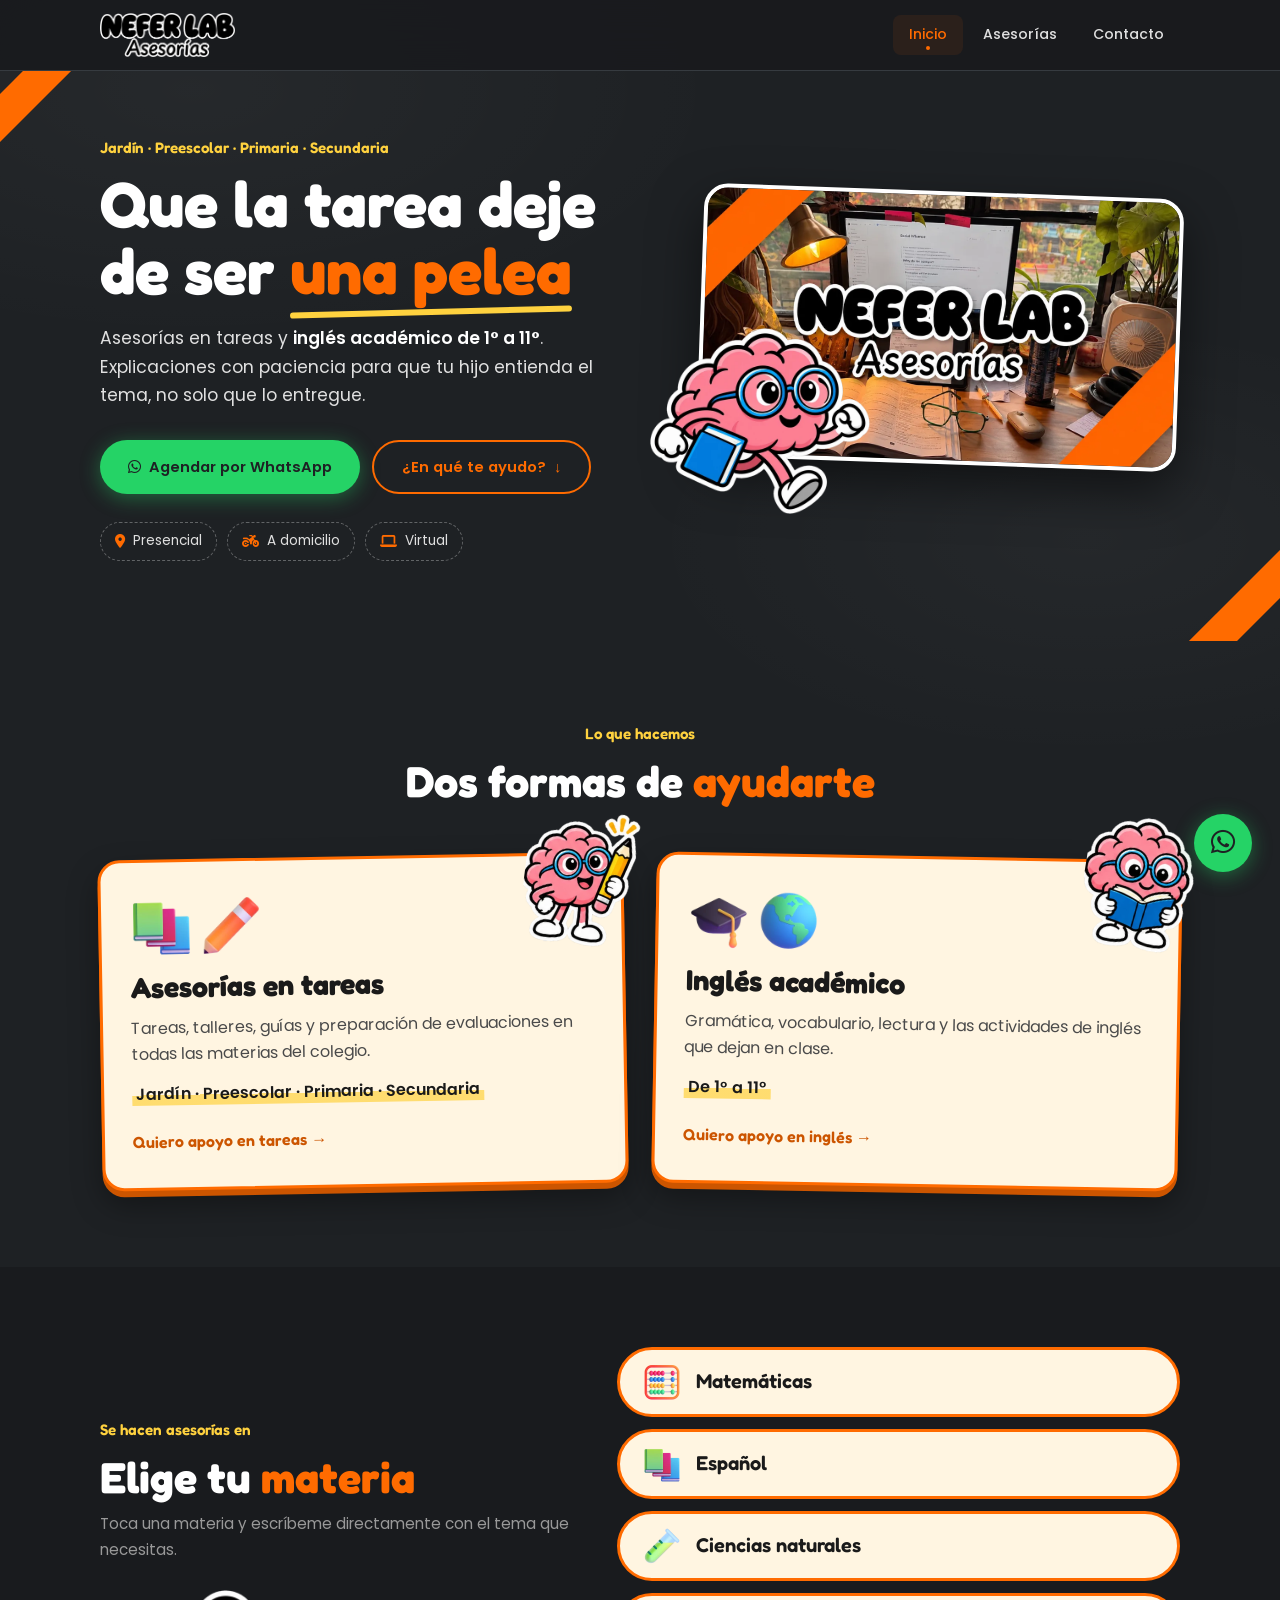
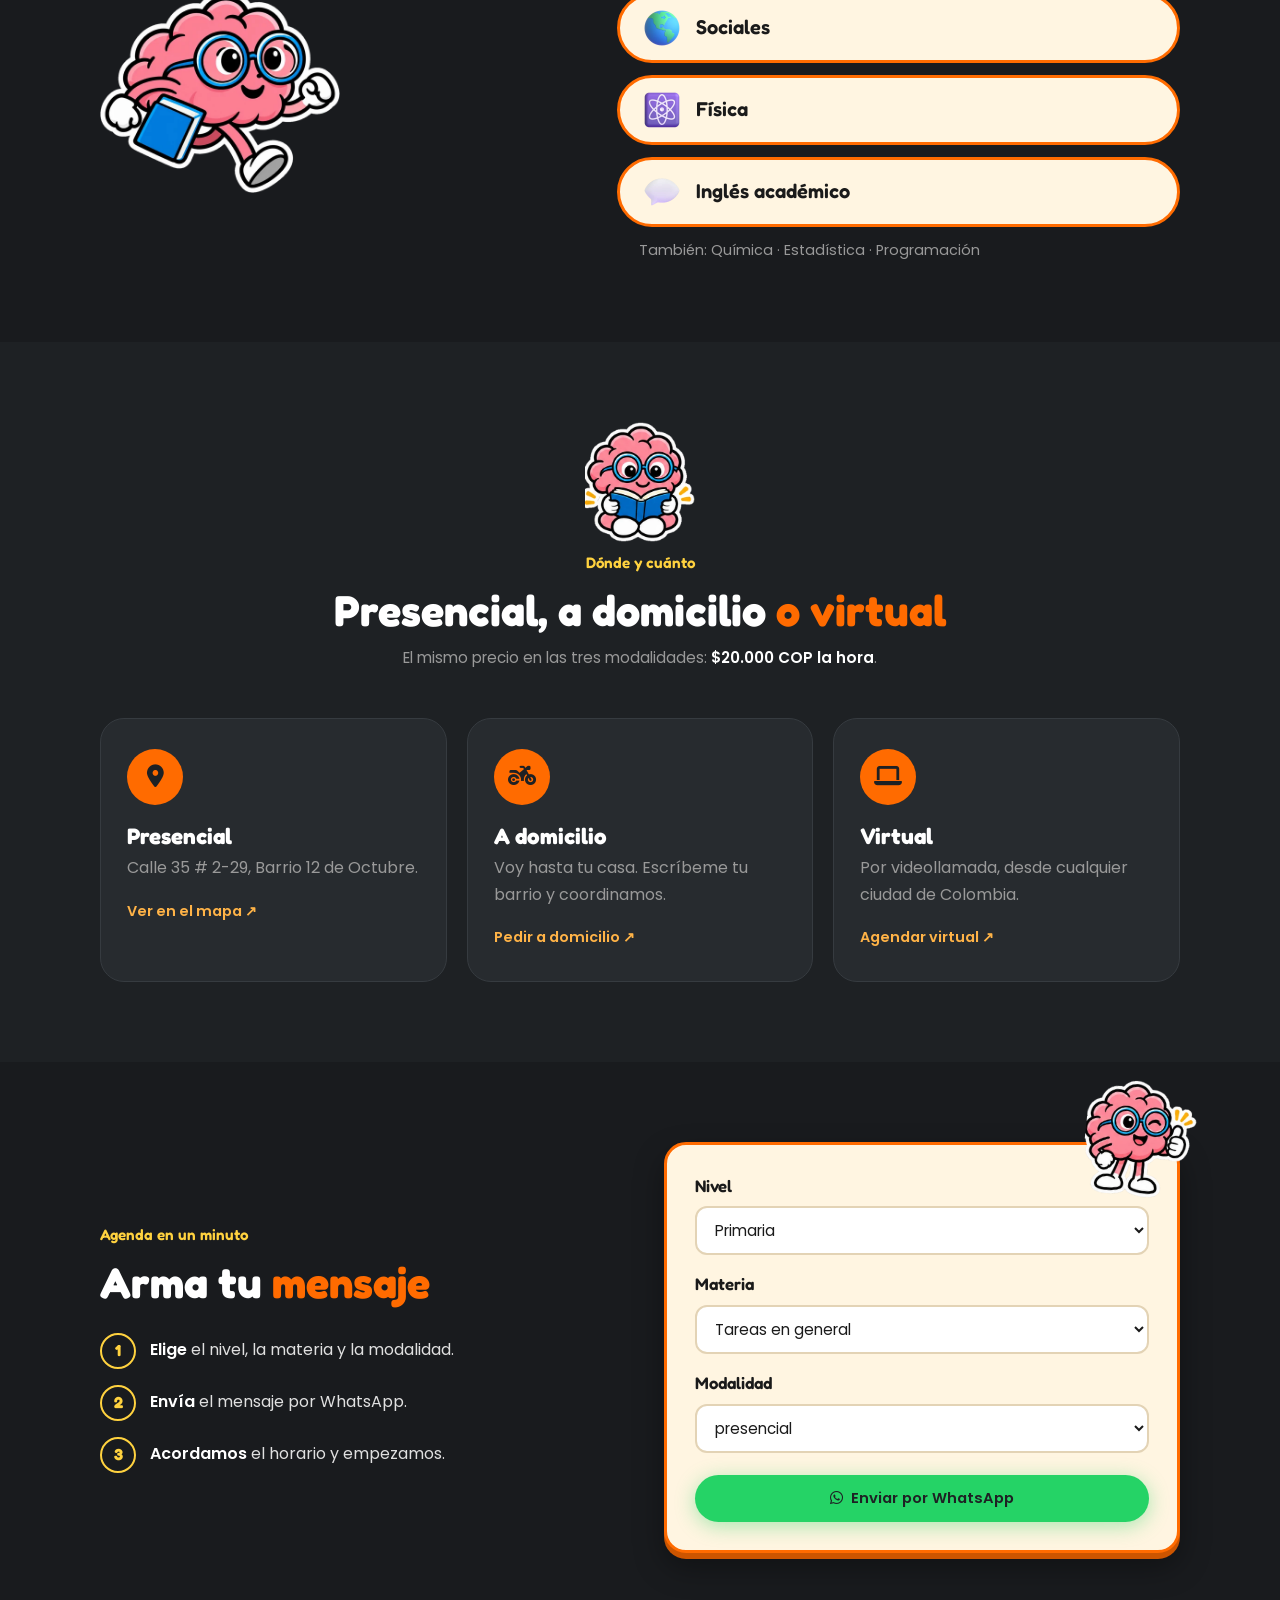
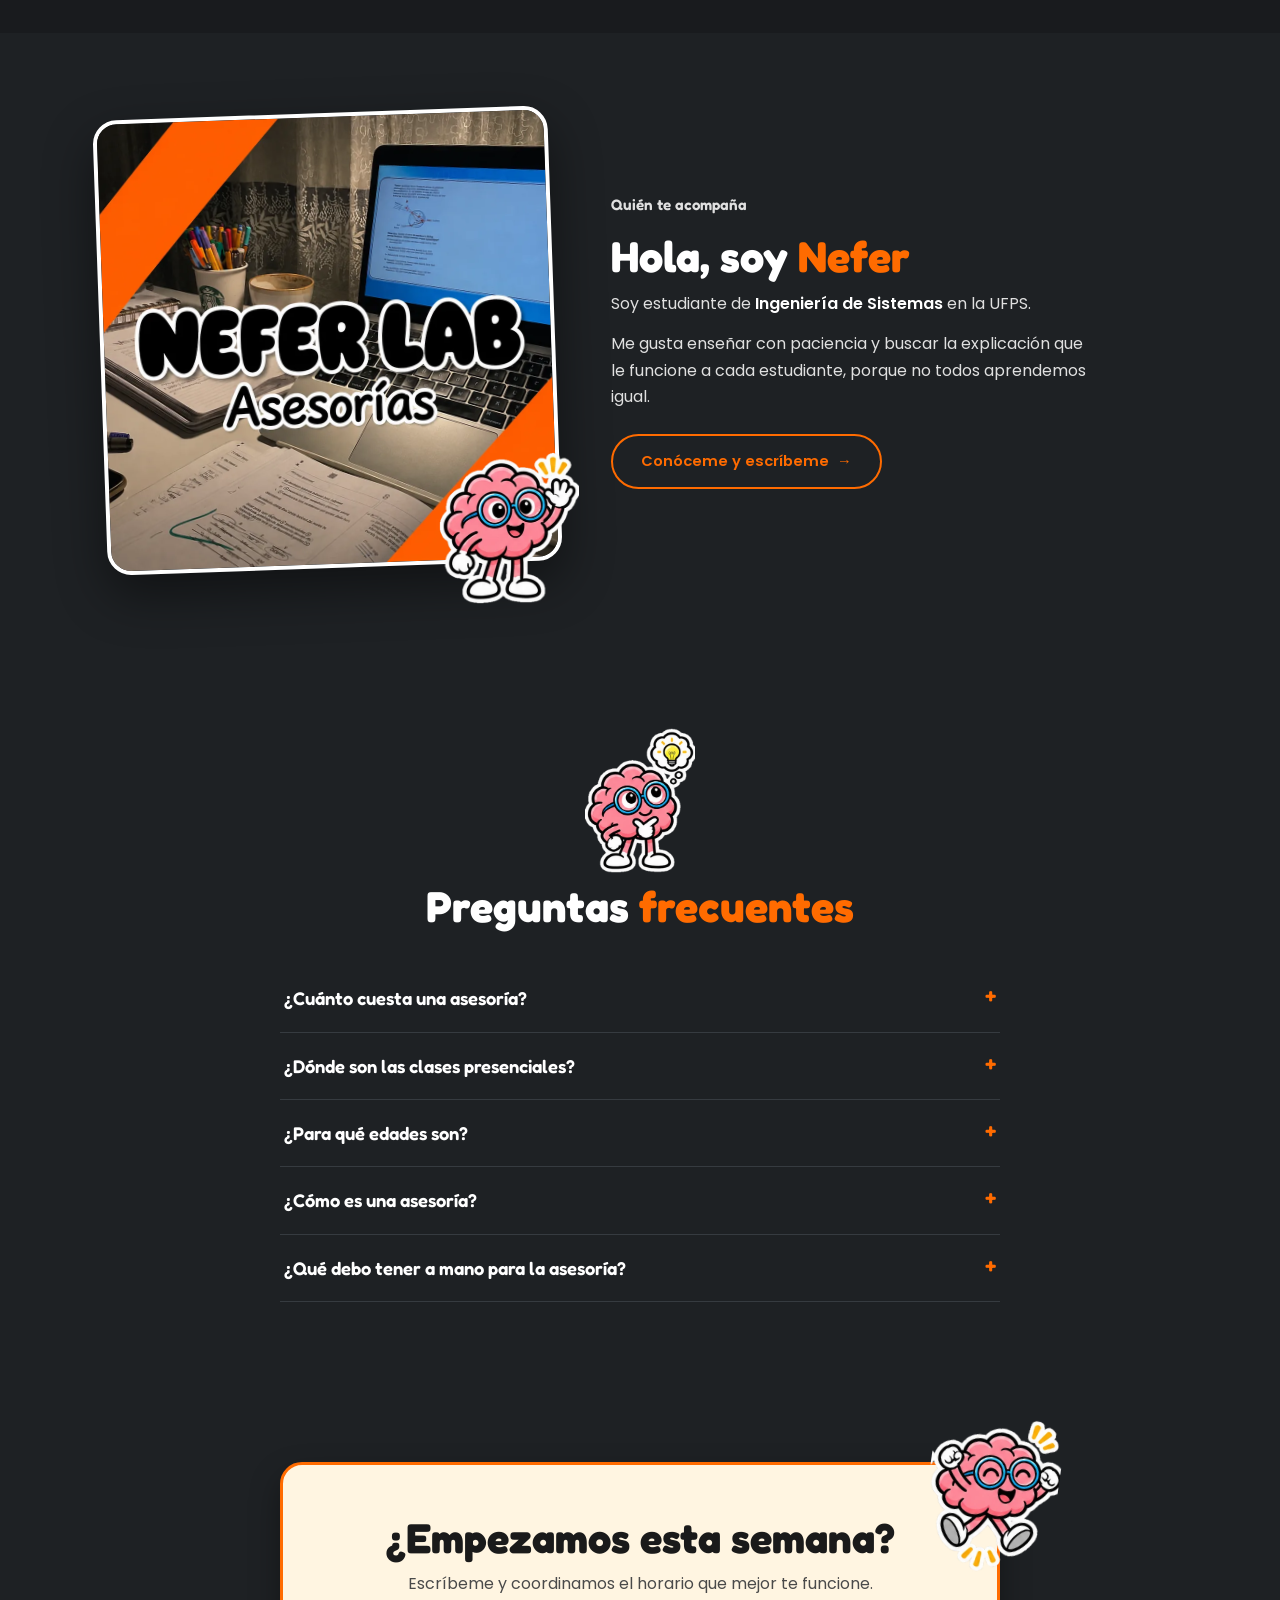
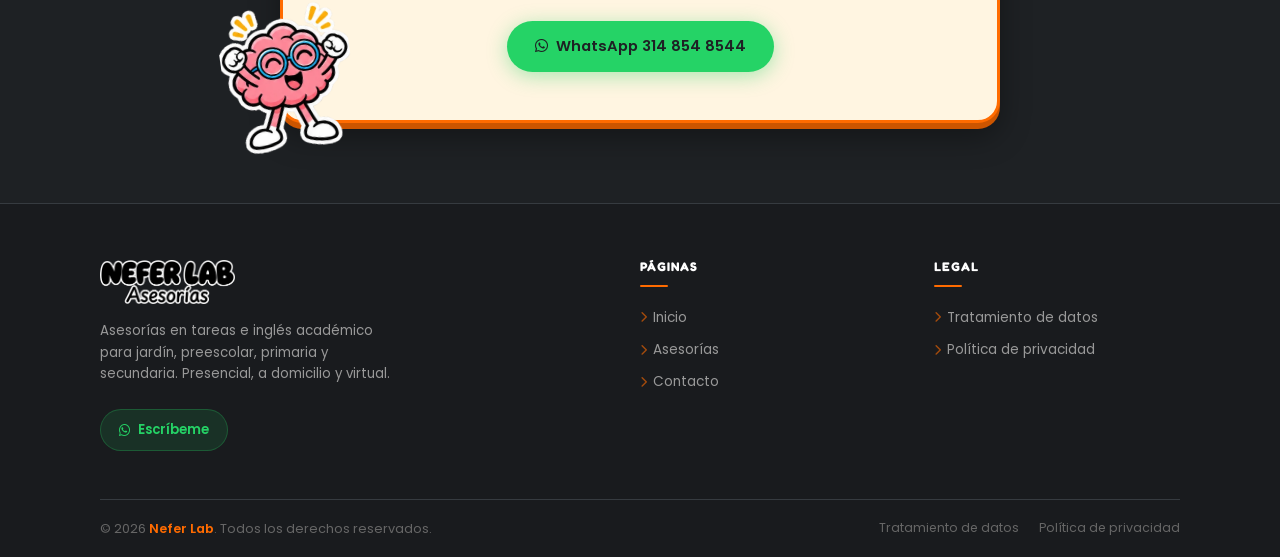
==== commit 5e502c25: "style: remove hero price badge and unstick header on mobile Co-Authored-By: Claude Opus 5.5 <noreply" ====
--- a/index.html
+++ b/index.html
@@ -4,7 +4,8 @@
   <meta charset="UTF-8" />
   <meta name="viewport" content="width=device-width, initial-scale=1.0" />
   <title>Nefer Lab — Asesorías en tareas e inglés académico</title>
-  <link rel="icon" href="source/new_img/web/favicon.png" type="image/png">
+  <link rel="icon" href="favicon.ico?v=2" sizes="any">
+  <link rel="icon" href="source/new_img/web/favicon.png?v=2" type="image/png">
   <meta name="description" content="Asesorías en tareas para jardín, preescolar, primaria y secundaria, e inglés académico de 1° a 11°. Presencial, a domicilio y virtual. $20.000 la hora.">
   <link rel="preconnect" href="https://fonts.googleapis.com">
   <link rel="preconnect" href="https://fonts.gstatic.com" crossorigin>
@@ -58,11 +59,6 @@
         <div class="hero-visual">
           <img class="hero-photo" src="source/new_img/web/escritorio-lampara.webp" alt="Escritorio de estudio de Nefer Lab con libros, lámpara y computador" width="1280" height="720">
           <img class="hero-mascot" src="source/new_img/web/cerebro.webp" alt="" width="520" height="440">
-          <div class="hero-price sticker">
-            <span>Desde</span>
-            <strong>$20.000</strong>
-            <span>la hora</span>
-          </div>
         </div>
       </div>
     </section>
@@ -130,7 +126,7 @@
             <div class="mode-icon"><i class="fa-solid fa-location-dot" aria-hidden="true"></i></div>
             <h3>Presencial</h3>
             <p>Calle 35 # 2-29, Barrio 12 de Octubre.</p>
-            <a href="https://www.google.com/maps/search/?api=1&amp;query=Calle%2035%20%232-29%20Barrio%2012%20de%20Octubre%20C%C3%BAcuta" target="_blank" rel="noopener noreferrer">Ver en el mapa <span aria-hidden="true">↗</span></a>
+            <a href="https://www.google.com/maps/search/?api=1&amp;query=7.842074%2C-72.500533" target="_blank" rel="noopener noreferrer">Ver en el mapa <span aria-hidden="true">↗</span></a>
           </article>
           <article class="mode-card">
             <div class="mode-icon"><i class="fa-solid fa-motorcycle" aria-hidden="true"></i></div>
--- a/css/global.css
+++ b/css/global.css
@@ -604,7 +604,8 @@
 
 /* ====== RESPONSIVE ====== */
 @media (max-width: 768px) {
-  header { padding: 0 1rem; }
+  /* En celular el menú se queda arriba en vez de seguir al usuario */
+  header { padding: 0 1rem; position: static; }
 
   .header-inner {
     flex-direction: column;
--- a/css/inicio.css
+++ b/css/inicio.css
@@ -112,19 +112,6 @@
   bottom: -10px;
   animation: float 4s ease-in-out infinite;
 }
-
-.hero-price {
-  position: absolute;
-  top: -22px;
-  right: -10px;
-  padding: 10px 18px;
-  text-align: center;
-  line-height: 1.2;
-  transform: rotate(6deg);
-}
-
-.hero-price span { display: block; font-size: 0.75rem; font-weight: 600; color: #555; }
-.hero-price strong { display: block; font-family: var(--font-display); font-size: 1.6rem; color: var(--orange-dark); }
 
 /* ====== SERVICIOS ====== */
 .services-grid {
@@ -470,7 +457,6 @@
 @media (max-width: 480px) {
   .hero-accent { white-space: normal; }
   .hero-actions .btn { width: 100%; }
-  .hero-price { right: 0; }
   .service-mascot { width: 84px; top: -40px; right: -6px; }
   .booking-mascot { width: 84px; top: -50px; right: -6px; }
   .about-mascot { width: 110px; right: -8px; }
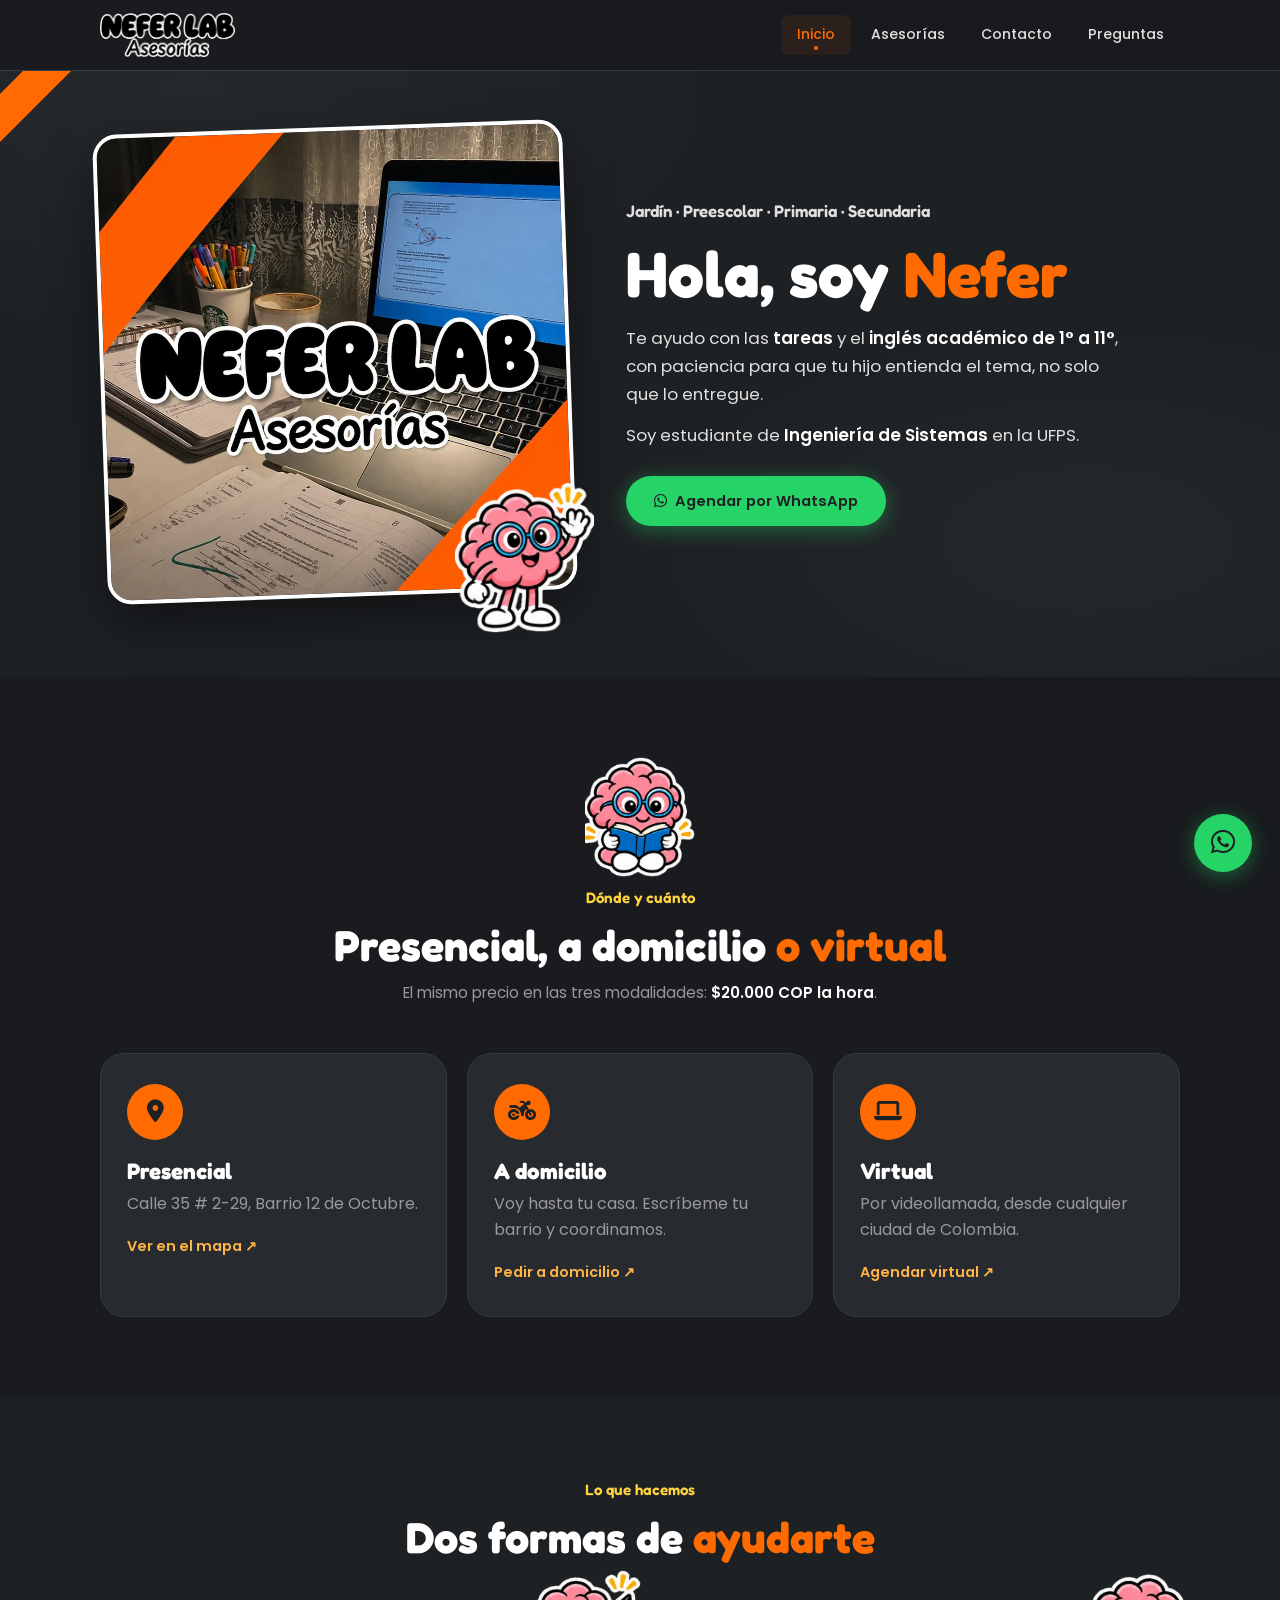
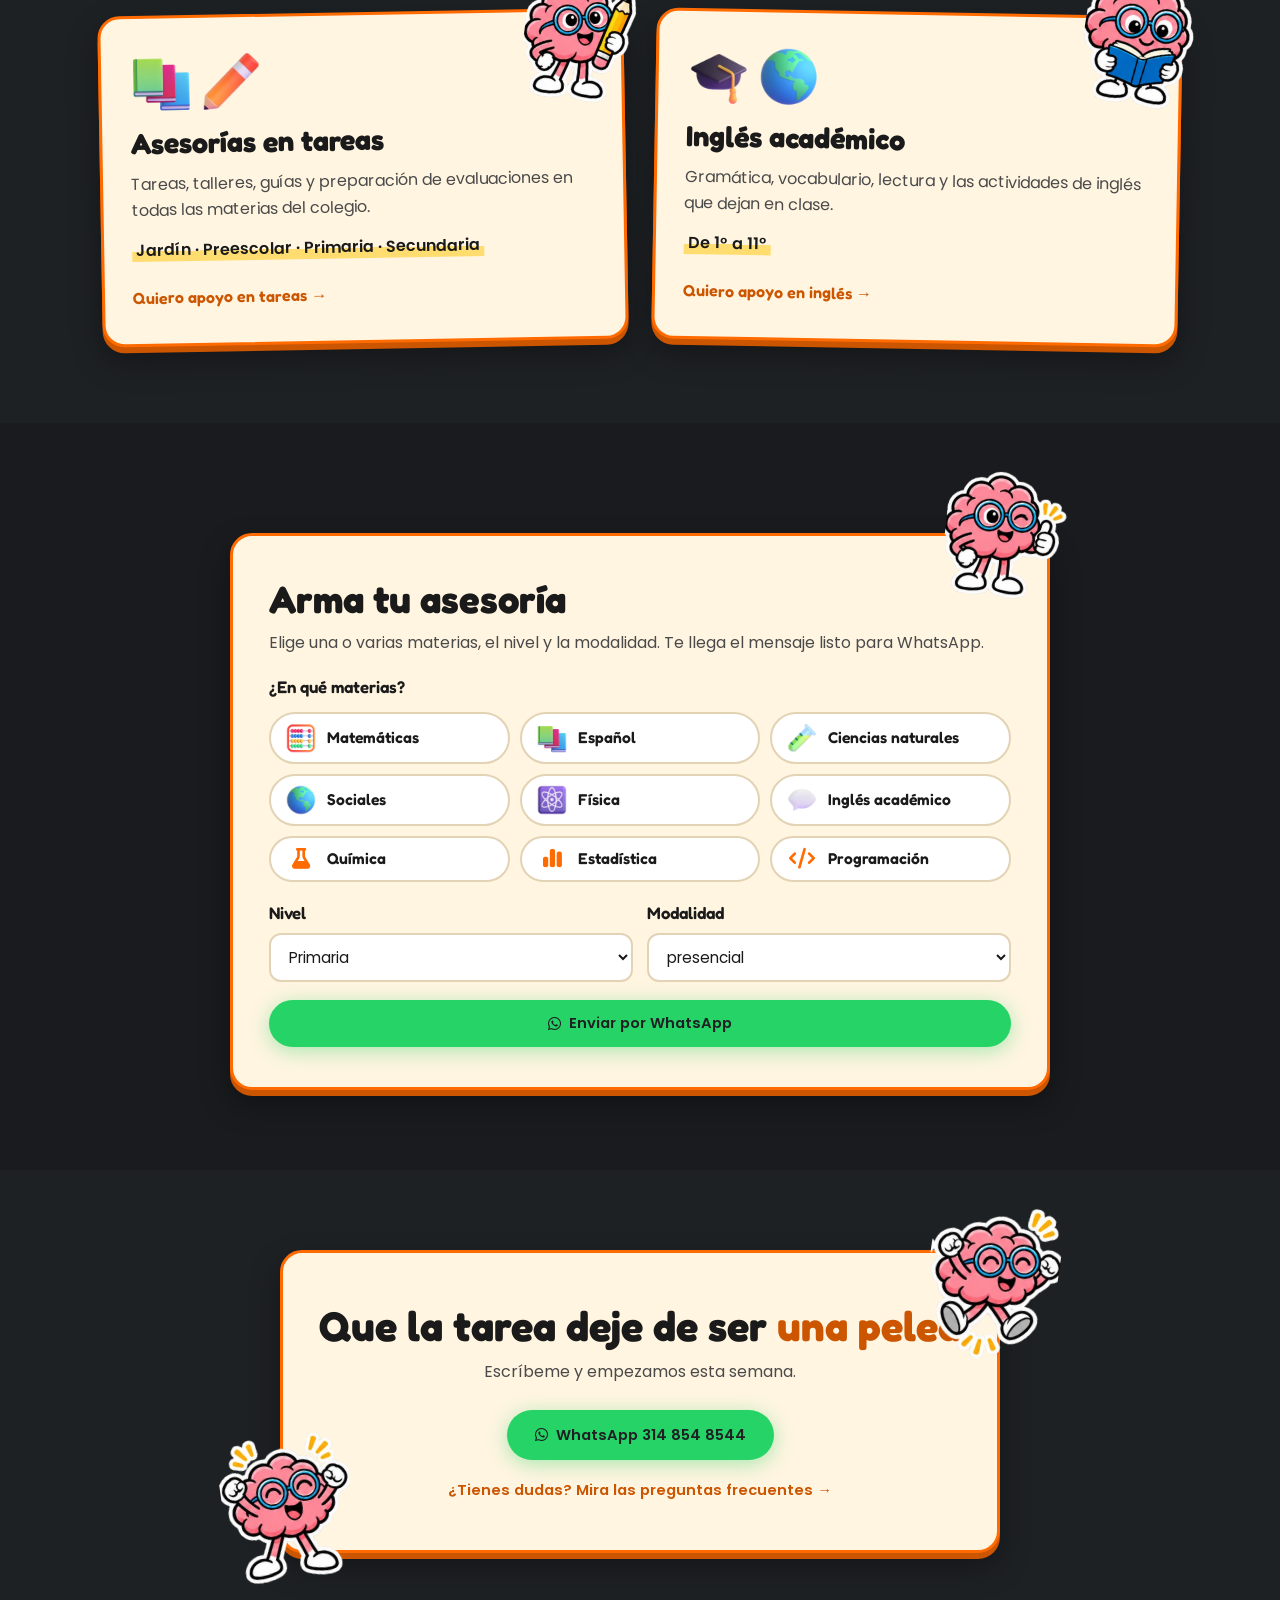
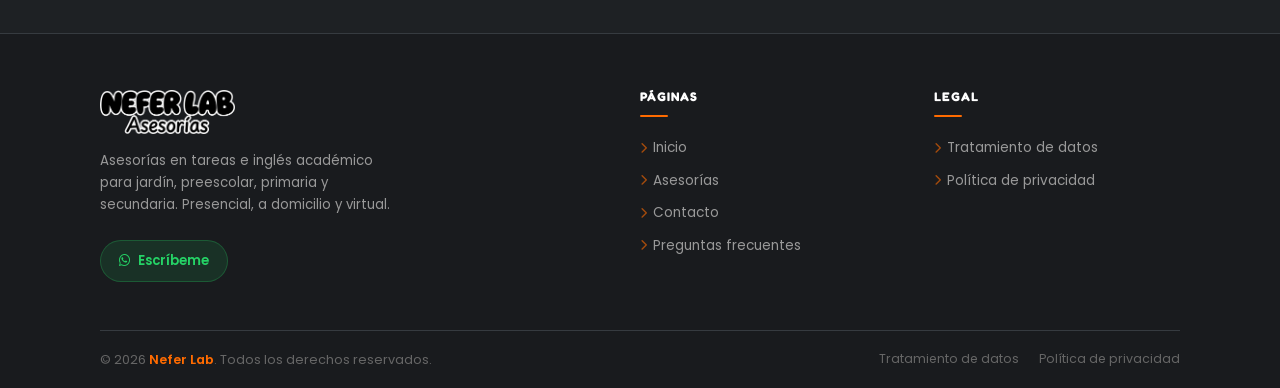
==== commit b0442fe5: "feat: reorder home per QA feedback and move FAQ to its own page - Start home with "Hola, soy Nefer"," ====
--- a/index.html
+++ b/index.html
@@ -27,38 +27,60 @@
         <a href="index.html"      class="nav-link active" aria-current="page">Inicio</a>
         <a href="asesorias.html"  class="nav-link">Asesorías</a>
         <a href="contacto.html"   class="nav-link">Contacto</a>
+        <a href="preguntas.html"  class="nav-link">Preguntas</a>
       </nav>
     </div>
   </header>
 
   <main id="contenido">
 
-    <!-- ====== HERO ====== -->
-    <section class="hero" aria-labelledby="titulo">
-      <div class="section-inner hero-grid">
-        <div class="hero-content">
+    <!-- ====== HOLA, SOY NEFER ====== -->
+    <section class="intro" aria-labelledby="titulo">
+      <div class="section-inner intro-grid">
+        <div class="intro-media">
+          <img class="intro-photo" src="source/new_img/web/escritorio-portatil.webp" alt="Escritorio de Nefer Lab con portátil, apuntes y colores" width="900" height="900">
+          <img class="intro-mascot" src="source/new_img/web/cerebritos/cerebro-saluda.webp" alt="" width="300" height="325">
+        </div>
+        <div class="intro-copy">
           <p class="eyebrow">Jardín · Preescolar · Primaria · Secundaria</p>
-          <h1 id="titulo">Que la tarea deje de ser <span class="hero-accent">una pelea</span></h1>
-          <p class="hero-sub">
-            Asesorías en tareas y <strong>inglés académico de 1° a 11°</strong>. Explicaciones con paciencia
-            para que tu hijo entienda el tema, no solo que lo entregue.
-          </p>
-          <div class="hero-actions">
-            <a href="https://wa.me/573148548544?text=Hola%2C%20Nefer.%20Quisiera%20agendar%20una%20asesor%C3%ADa%20de%20Nefer%20Lab." class="btn btn-whatsapp" target="_blank" rel="noopener noreferrer">
-              <i class="fa-brands fa-whatsapp" aria-hidden="true"></i> Agendar por WhatsApp
-            </a>
-            <a href="#materias" class="btn btn-secondary">¿En qué te ayudo? <span aria-hidden="true">↓</span></a>
-          </div>
-          <ul class="hero-facts">
-            <li><i class="fa-solid fa-location-dot" aria-hidden="true"></i> Presencial</li>
-            <li><i class="fa-solid fa-motorcycle" aria-hidden="true"></i> A domicilio</li>
-            <li><i class="fa-solid fa-laptop" aria-hidden="true"></i> Virtual</li>
-          </ul>
-        </div>
-
-        <div class="hero-visual">
-          <img class="hero-photo" src="source/new_img/web/escritorio-lampara.webp" alt="Escritorio de estudio de Nefer Lab con libros, lámpara y computador" width="1280" height="720">
-          <img class="hero-mascot" src="source/new_img/web/cerebro.webp" alt="" width="520" height="440">
+          <h1 id="titulo">Hola, soy <span>Nefer</span></h1>
+          <p>Te ayudo con las <strong>tareas</strong> y el <strong>inglés académico de 1° a 11°</strong>, con paciencia para que tu hijo entienda el tema, no solo que lo entregue.</p>
+          <p>Soy estudiante de <strong>Ingeniería de Sistemas</strong> en la UFPS.</p>
+          <a href="https://wa.me/573148548544?text=Hola%2C%20Nefer.%20Quisiera%20agendar%20una%20asesor%C3%ADa%20de%20Nefer%20Lab." class="btn btn-whatsapp" target="_blank" rel="noopener noreferrer">
+            <i class="fa-brands fa-whatsapp" aria-hidden="true"></i> Agendar por WhatsApp
+          </a>
+        </div>
+      </div>
+    </section>
+
+    <!-- ====== DÓNDE Y CUÁNTO ====== -->
+    <section class="modes" aria-labelledby="modalidades">
+      <div class="section-inner">
+        <div class="section-header center">
+          <img class="section-mascot" src="source/new_img/web/cerebritos/cerebro-lee-sentado.webp" alt="" width="300" height="325" loading="lazy">
+          <p class="eyebrow">Dónde y cuánto</p>
+          <h2 class="section-title" id="modalidades">Presencial, a domicilio <span>o virtual</span></h2>
+          <p class="section-sub">El mismo precio en las tres modalidades: <strong>$20.000 COP la hora</strong>.</p>
+        </div>
+        <div class="modes-grid">
+          <article class="mode-card">
+            <div class="mode-icon"><i class="fa-solid fa-location-dot" aria-hidden="true"></i></div>
+            <h3>Presencial</h3>
+            <p>Calle 35 # 2-29, Barrio 12 de Octubre.</p>
+            <a href="https://www.google.com/maps/search/?api=1&amp;query=7.842074%2C-72.500533" target="_blank" rel="noopener noreferrer">Ver en el mapa <span aria-hidden="true">↗</span></a>
+          </article>
+          <article class="mode-card">
+            <div class="mode-icon"><i class="fa-solid fa-motorcycle" aria-hidden="true"></i></div>
+            <h3>A domicilio</h3>
+            <p>Voy hasta tu casa. Escríbeme tu barrio y coordinamos.</p>
+            <a href="https://wa.me/573148548544?text=Hola%2C%20Nefer.%20Quisiera%20una%20asesor%C3%ADa%20a%20domicilio.%20Mi%20barrio%20es%3A%20" target="_blank" rel="noopener noreferrer">Pedir a domicilio <span aria-hidden="true">↗</span></a>
+          </article>
+          <article class="mode-card">
+            <div class="mode-icon"><i class="fa-solid fa-laptop" aria-hidden="true"></i></div>
+            <h3>Virtual</h3>
+            <p>Por videollamada, desde cualquier ciudad de Colombia.</p>
+            <a href="https://wa.me/573148548544?text=Hola%2C%20Nefer.%20Quisiera%20una%20asesor%C3%ADa%20virtual." target="_blank" rel="noopener noreferrer">Agendar virtual <span aria-hidden="true">↗</span></a>
+          </article>
         </div>
       </div>
     </section>
@@ -91,157 +113,53 @@
       </div>
     </section>
 
-    <!-- ====== MATERIAS ====== -->
-    <section class="subjects" id="materias" aria-labelledby="materias-titulo">
-      <div class="section-inner subjects-grid">
-        <div class="subjects-intro">
-          <p class="eyebrow">Se hacen asesorías en</p>
-          <h2 class="section-title" id="materias-titulo">Elige tu <span>materia</span></h2>
-          <p class="section-sub">Toca una materia y escríbeme directamente con el tema que necesitas.</p>
-          <img class="subjects-mascot" src="source/new_img/web/cerebro.webp" alt="" width="520" height="440" loading="lazy">
-        </div>
-        <ul class="subject-list">
-          <li><a class="subject-pill" href="https://wa.me/573148548544?text=Hola%2C%20Nefer.%20Necesito%20ayuda%20en%20Matem%C3%A1ticas." target="_blank" rel="noopener noreferrer"><img src="source/new_img/icons/abacus.webp" alt="" width="40" height="40"> Matemáticas</a></li>
-          <li><a class="subject-pill" href="https://wa.me/573148548544?text=Hola%2C%20Nefer.%20Necesito%20ayuda%20en%20Espa%C3%B1ol." target="_blank" rel="noopener noreferrer"><img src="source/new_img/icons/books.webp" alt="" width="40" height="40"> Español</a></li>
-          <li><a class="subject-pill" href="https://wa.me/573148548544?text=Hola%2C%20Nefer.%20Necesito%20ayuda%20en%20Ciencias%20naturales." target="_blank" rel="noopener noreferrer"><img src="source/new_img/icons/test-tube.webp" alt="" width="40" height="40"> Ciencias naturales</a></li>
-          <li><a class="subject-pill" href="https://wa.me/573148548544?text=Hola%2C%20Nefer.%20Necesito%20ayuda%20en%20Sociales." target="_blank" rel="noopener noreferrer"><img src="source/new_img/icons/globe-showing-americas.webp" alt="" width="40" height="40"> Sociales</a></li>
-          <li><a class="subject-pill" href="https://wa.me/573148548544?text=Hola%2C%20Nefer.%20Necesito%20ayuda%20en%20F%C3%ADsica." target="_blank" rel="noopener noreferrer"><img src="source/new_img/icons/atom-symbol.webp" alt="" width="40" height="40"> Física</a></li>
-          <li><a class="subject-pill" href="https://wa.me/573148548544?text=Hola%2C%20Nefer.%20Necesito%20ayuda%20en%20Ingl%C3%A9s%20acad%C3%A9mico." target="_blank" rel="noopener noreferrer"><img src="source/new_img/icons/speech-balloon.webp" alt="" width="40" height="40"> Inglés académico</a></li>
-          <li class="subject-extra">También: Química · Estadística · Programación</li>
-        </ul>
-      </div>
-    </section>
-
-    <!-- ====== MODALIDADES ====== -->
-    <section class="modes" aria-labelledby="modalidades">
+    <!-- ====== MATERIAS + AGENDAR ====== -->
+    <section class="booking" id="agendar" aria-labelledby="agendar-titulo">
       <div class="section-inner">
-        <div class="section-header center">
-          <img class="section-mascot" src="source/new_img/web/cerebritos/cerebro-lee-sentado.webp" alt="" width="300" height="325" loading="lazy">
-          <p class="eyebrow">Dónde y cuánto</p>
-          <h2 class="section-title" id="modalidades">Presencial, a domicilio <span>o virtual</span></h2>
-          <p class="section-sub">El mismo precio en las tres modalidades: <strong>$20.000 COP la hora</strong>.</p>
-        </div>
-        <div class="modes-grid">
-          <article class="mode-card">
-            <div class="mode-icon"><i class="fa-solid fa-location-dot" aria-hidden="true"></i></div>
-            <h3>Presencial</h3>
-            <p>Calle 35 # 2-29, Barrio 12 de Octubre.</p>
-            <a href="https://www.google.com/maps/search/?api=1&amp;query=7.842074%2C-72.500533" target="_blank" rel="noopener noreferrer">Ver en el mapa <span aria-hidden="true">↗</span></a>
-          </article>
-          <article class="mode-card">
-            <div class="mode-icon"><i class="fa-solid fa-motorcycle" aria-hidden="true"></i></div>
-            <h3>A domicilio</h3>
-            <p>Voy hasta tu casa. Escríbeme tu barrio y coordinamos.</p>
-            <a href="https://wa.me/573148548544?text=Hola%2C%20Nefer.%20Quisiera%20una%20asesor%C3%ADa%20a%20domicilio.%20Mi%20barrio%20es%3A%20" target="_blank" rel="noopener noreferrer">Pedir a domicilio <span aria-hidden="true">↗</span></a>
-          </article>
-          <article class="mode-card">
-            <div class="mode-icon"><i class="fa-solid fa-laptop" aria-hidden="true"></i></div>
-            <h3>Virtual</h3>
-            <p>Por videollamada, desde cualquier ciudad de Colombia.</p>
-            <a href="https://wa.me/573148548544?text=Hola%2C%20Nefer.%20Quisiera%20una%20asesor%C3%ADa%20virtual." target="_blank" rel="noopener noreferrer">Agendar virtual <span aria-hidden="true">↗</span></a>
-          </article>
-        </div>
-      </div>
-    </section>
-
-    <!-- ====== AGENDAR ====== -->
-    <section class="booking" id="agendar" aria-labelledby="agendar-titulo">
-      <div class="section-inner booking-grid">
-        <div>
-          <p class="eyebrow">Agenda en un minuto</p>
-          <h2 class="section-title" id="agendar-titulo">Arma tu <span>mensaje</span></h2>
-          <ol class="booking-steps">
-            <li><span><strong>Elige</strong> el nivel, la materia y la modalidad.</span></li>
-            <li><span><strong>Envía</strong> el mensaje por WhatsApp.</span></li>
-            <li><span><strong>Acordamos</strong> el horario y empezamos.</span></li>
-          </ol>
-        </div>
-
         <form class="booking-form sticker" id="booking-form">
           <img class="booking-mascot" src="source/new_img/web/cerebritos/cerebro-pulgar.webp" alt="" width="300" height="316" loading="lazy">
-          <label>
-            Nivel
-            <select name="level">
-              <option>Jardín</option>
-              <option>Preescolar</option>
-              <option selected>Primaria</option>
-              <option>Secundaria</option>
-            </select>
-          </label>
-          <label>
-            Materia
-            <select name="subject">
-              <option>Tareas en general</option>
-              <option>Matemáticas</option>
-              <option>Español</option>
-              <option>Ciencias naturales</option>
-              <option>Sociales</option>
-              <option>Física</option>
-              <option>Inglés académico</option>
-              <option>Química</option>
-              <option>Estadística</option>
-              <option>Programación</option>
-            </select>
-          </label>
-          <label>
-            Modalidad
-            <select name="mode">
-              <option>presencial</option>
-              <option>a domicilio</option>
-              <option>virtual</option>
-            </select>
-          </label>
+          <h2 id="agendar-titulo">Arma tu asesoría</h2>
+          <p>Elige una o varias materias, el nivel y la modalidad. Te llega el mensaje listo para WhatsApp.</p>
+
+          <fieldset>
+            <legend>¿En qué materias?</legend>
+            <div class="subject-options">
+              <label class="subject-option"><input type="checkbox" name="subject" value="Matemáticas"><img src="source/new_img/icons/abacus.webp" alt="" width="32" height="32"> Matemáticas</label>
+              <label class="subject-option"><input type="checkbox" name="subject" value="Español"><img src="source/new_img/icons/books.webp" alt="" width="32" height="32"> Español</label>
+              <label class="subject-option"><input type="checkbox" name="subject" value="Ciencias naturales"><img src="source/new_img/icons/test-tube.webp" alt="" width="32" height="32"> Ciencias naturales</label>
+              <label class="subject-option"><input type="checkbox" name="subject" value="Sociales"><img src="source/new_img/icons/globe-showing-americas.webp" alt="" width="32" height="32"> Sociales</label>
+              <label class="subject-option"><input type="checkbox" name="subject" value="Física"><img src="source/new_img/icons/atom-symbol.webp" alt="" width="32" height="32"> Física</label>
+              <label class="subject-option"><input type="checkbox" name="subject" value="Inglés académico"><img src="source/new_img/icons/speech-balloon.webp" alt="" width="32" height="32"> Inglés académico</label>
+              <label class="subject-option"><input type="checkbox" name="subject" value="Química"><i class="fa-solid fa-flask" aria-hidden="true"></i> Química</label>
+              <label class="subject-option"><input type="checkbox" name="subject" value="Estadística"><i class="fa-solid fa-chart-simple" aria-hidden="true"></i> Estadística</label>
+              <label class="subject-option"><input type="checkbox" name="subject" value="Programación"><i class="fa-solid fa-code" aria-hidden="true"></i> Programación</label>
+            </div>
+          </fieldset>
+
+          <div class="booking-selects">
+            <label>
+              Nivel
+              <select name="level">
+                <option>Jardín</option>
+                <option>Preescolar</option>
+                <option selected>Primaria</option>
+                <option>Secundaria</option>
+              </select>
+            </label>
+            <label>
+              Modalidad
+              <select name="mode">
+                <option>presencial</option>
+                <option>a domicilio</option>
+                <option>virtual</option>
+              </select>
+            </label>
+          </div>
+
           <button type="submit" class="btn btn-whatsapp">
             <i class="fa-brands fa-whatsapp" aria-hidden="true"></i> Enviar por WhatsApp
           </button>
         </form>
-      </div>
-    </section>
-
-    <!-- ====== SOBRE MÍ ====== -->
-    <section class="about" aria-labelledby="sobre-nefer">
-      <div class="section-inner about-grid">
-        <div class="about-media">
-          <img class="about-photo" src="source/new_img/web/escritorio-portatil.webp" alt="Escritorio de Nefer Lab con portátil, apuntes y colores" width="900" height="900" loading="lazy">
-          <img class="about-mascot" src="source/new_img/web/cerebritos/cerebro-saluda.webp" alt="" width="300" height="325" loading="lazy">
-        </div>
-        <div>
-          <p class="eyebrow">Quién te acompaña</p>
-          <h2 class="section-title" id="sobre-nefer">Hola, soy <span>Nefer</span></h2>
-          <p>Soy estudiante de <strong>Ingeniería de Sistemas</strong> en la UFPS.</p>
-          <p>Me gusta enseñar con paciencia y buscar la explicación que le funcione a cada estudiante, porque no todos aprendemos igual.</p>
-          <a class="btn btn-secondary" href="contacto.html">Conóceme y escríbeme <span aria-hidden="true">→</span></a>
-        </div>
-      </div>
-    </section>
-
-    <!-- ====== PREGUNTAS FRECUENTES ====== -->
-    <section class="faq" aria-labelledby="preguntas">
-      <div class="section-inner faq-inner">
-        <div class="section-header center">
-          <img class="section-mascot" src="source/new_img/web/cerebritos/cerebro-idea.webp" alt="" width="300" height="397" loading="lazy">
-          <h2 class="section-title" id="preguntas">Preguntas <span>frecuentes</span></h2>
-        </div>
-        <details>
-          <summary>¿Cuánto cuesta una asesoría?</summary>
-          <p>$20.000 COP por hora, igual en presencial, a domicilio y virtual.</p>
-        </details>
-        <details>
-          <summary>¿Dónde son las clases presenciales?</summary>
-          <p>En la Calle 35 # 2-29, Barrio 12 de Octubre. Si prefieres, también voy a tu casa.</p>
-        </details>
-        <details>
-          <summary>¿Para qué edades son?</summary>
-          <p>Para estudiantes de jardín, preescolar, primaria y secundaria. Inglés académico de 1° a 11°.</p>
-        </details>
-        <details>
-          <summary>¿Cómo es una asesoría?</summary>
-          <p>Trabajamos la tarea o el tema juntos: explico con ejemplos, practicamos y resolvemos dudas hasta que quede claro.</p>
-        </details>
-        <details>
-          <summary>¿Qué debo tener a mano para la asesoría?</summary>
-          <p>Los cuadernos, guías o la tarea que se va a trabajar. Si sabes la fecha de la evaluación, cuéntamela al agendar.</p>
-        </details>
       </div>
     </section>
 
@@ -250,11 +168,12 @@
       <div class="section-inner final-cta-box sticker">
         <img class="cta-mascot cta-mascot-left" src="source/new_img/web/cerebritos/cerebro-celebra.webp" alt="" width="300" height="335" loading="lazy">
         <img class="cta-mascot cta-mascot-right" src="source/new_img/web/cerebritos/cerebro-salta.webp" alt="" width="300" height="364" loading="lazy">
-        <h2>¿Empezamos esta semana?</h2>
-        <p>Escríbeme y coordinamos el horario que mejor te funcione.</p>
+        <h2>Que la tarea deje de ser <span class="cta-accent">una pelea</span></h2>
+        <p>Escríbeme y empezamos esta semana.</p>
         <a href="https://wa.me/573148548544?text=Hola%2C%20Nefer.%20Quisiera%20agendar%20una%20asesor%C3%ADa%20de%20Nefer%20Lab." class="btn btn-whatsapp" target="_blank" rel="noopener noreferrer">
           <i class="fa-brands fa-whatsapp" aria-hidden="true"></i> WhatsApp 314 854 8544
         </a>
+        <a class="cta-faq-link" href="preguntas.html">¿Tienes dudas? Mira las preguntas frecuentes <span aria-hidden="true">→</span></a>
       </div>
     </section>
   </main>
@@ -278,6 +197,7 @@
           <li><a href="index.html"><i class="fa-solid fa-chevron-right"></i> Inicio</a></li>
           <li><a href="asesorias.html"><i class="fa-solid fa-chevron-right"></i> Asesorías</a></li>
           <li><a href="contacto.html"><i class="fa-solid fa-chevron-right"></i> Contacto</a></li>
+          <li><a href="preguntas.html"><i class="fa-solid fa-chevron-right"></i> Preguntas frecuentes</a></li>
         </ul>
       </div>
       <div class="footer-col">
@@ -307,7 +227,10 @@
     document.getElementById('booking-form').addEventListener('submit', event => {
       event.preventDefault();
       const form = new FormData(event.target);
-      const message = `Hola, Nefer. Quisiera agendar una asesoría de ${form.get('subject')} para ${form.get('level')}, modalidad ${form.get('mode')}.`;
+      const subjects = form.getAll('subject');
+      // Sin materias marcadas, se pide apoyo en tareas en general
+      const subjectText = subjects.length ? new Intl.ListFormat('es', { type: 'conjunction' }).format(subjects) : 'tareas en general';
+      const message = `Hola, Nefer. Quisiera agendar una asesoría de ${subjectText} para ${form.get('level')}, modalidad ${form.get('mode')}.`;
       window.open(`https://wa.me/573148548544?text=${encodeURIComponent(message)}`, '_blank', 'noopener');
     });
 
@@ -320,7 +243,7 @@
           revealObserver.unobserve(entry.target);
         });
       }, { threshold: 0.08 });
-      document.querySelectorAll('.service, .subject-pill, .mode-card, .booking-form, .about-grid, .faq details').forEach(element => {
+      document.querySelectorAll('.mode-card, .service, .booking-form, .final-cta-box').forEach(element => {
         element.classList.add('scroll-reveal', 'awaiting-reveal');
         revealObserver.observe(element);
       });
--- a/css/inicio.css
+++ b/css/inicio.css
@@ -2,18 +2,19 @@
    INICIO.CSS — Página principal
    ============================================= */
 
-/* ====== HERO ====== */
-.hero {
-  padding-top: 64px;
+/* ====== HOLA, SOY NEFER ====== */
+.intro {
+  padding-top: 56px;
   position: relative;
   overflow: hidden;
 }
 
-/* Orange diagonal stripes like the posters' corners */
-.hero::before,
-.hero::after {
+/* Orange diagonal stripe like the posters' corners */
+.intro::before {
   content: '';
   position: absolute;
+  top: 10px;
+  left: -90px;
   width: 220px;
   height: 34px;
   background: var(--orange);
@@ -21,201 +22,53 @@
   pointer-events: none;
 }
 
-.hero::before { top: 10px; left: -90px; }
-.hero::after { bottom: 30px; right: -90px; }
-
-.hero-grid {
-  display: grid;
-  grid-template-columns: 1.05fr 1fr;
+.intro-grid {
+  display: grid;
+  grid-template-columns: 0.85fr 1fr;
   gap: 56px;
   align-items: center;
   position: relative;
   z-index: 1;
 }
 
-.hero h1 {
-  font-size: clamp(2.5rem, 6vw, 4rem);
-  line-height: 1.05;
-  margin-bottom: 20px;
-}
-
-.hero-accent {
-  color: var(--orange);
-  position: relative;
-  white-space: nowrap;
-}
-
-.hero-accent::after {
-  content: '';
-  position: absolute;
-  left: 0;
-  right: 0;
-  bottom: -6px;
-  height: 6px;
-  border-radius: 6px;
-  background: var(--yellow);
-  transform: rotate(-1.5deg);
-}
-
-.hero-sub {
-  font-size: 1.08rem;
-  color: var(--gray-light);
-  max-width: 520px;
-  margin-bottom: 30px;
-}
-
-.hero-actions {
-  display: flex;
-  flex-wrap: wrap;
-  gap: 12px;
-  margin-bottom: 28px;
-}
-
-.hero-facts {
-  list-style: none;
-  display: flex;
-  flex-wrap: wrap;
-  gap: 10px;
-}
-
-.hero-facts li {
-  display: inline-flex;
-  align-items: center;
-  gap: 8px;
-  padding: 7px 14px;
-  border-radius: 50px;
-  border: 1px dashed rgba(255, 255, 255, 0.3);
-  font-size: 0.85rem;
-  color: var(--gray-light);
-}
-
-.hero-facts i { color: var(--orange); }
-
-.hero-visual {
-  position: relative;
-  padding: 0 0 40px 20px;
-}
-
-.hero-photo {
+.intro-media { position: relative; }
+
+.intro-photo {
   width: 100%;
   border-radius: 24px;
   border: 4px solid var(--white);
-  box-shadow: 0 20px 50px rgba(0, 0, 0, 0.5);
-  transform: rotate(2deg);
-}
-
-.hero-mascot {
-  position: absolute;
-  width: 46%;
-  max-width: 220px;
-  left: -30px;
-  bottom: -10px;
+  transform: rotate(-2deg);
+  box-shadow: 0 20px 50px rgba(0, 0, 0, 0.45);
+}
+
+.intro-mascot {
+  position: absolute;
+  width: 140px;
+  right: -24px;
+  bottom: -36px;
   animation: float 4s ease-in-out infinite;
 }
 
-/* ====== SERVICIOS ====== */
-.services-grid {
-  display: grid;
-  grid-template-columns: repeat(auto-fit, minmax(280px, 1fr));
-  gap: 28px;
-}
-
-.service {
-  position: relative;
-  padding: 32px 28px;
-  transition: transform 0.3s ease;
-}
-
-.service:nth-child(1) { transform: rotate(-1deg); }
-.service:nth-child(2) { transform: rotate(1deg); }
-.service:hover { transform: rotate(0) translateY(-4px); }
-
-.service-art { display: flex; gap: 6px; margin-bottom: 12px; }
-
-/* Mascot peeking over the card corner */
-.service-mascot {
-  position: absolute;
-  top: -46px;
-  right: -14px;
-  width: 110px;
-  transform: rotate(8deg);
-}
-.service-art img { width: 64px; height: 64px; }
-.service h3 { font-size: 1.8rem; margin-bottom: 10px; }
-.service-levels { margin: 14px 0 20px; font-weight: 600; color: var(--cream-ink) !important; }
-
-.service-link {
-  font-family: var(--font-display);
-  font-weight: 600;
-  color: var(--orange-dark);
-}
-
-.service-link:hover { text-decoration: underline; }
-
-/* ====== MATERIAS ====== */
-.subjects { background: var(--dark-2); }
-
-.subjects-grid {
-  display: grid;
-  grid-template-columns: 1fr 1.2fr;
-  gap: 48px;
-  align-items: center;
-}
-
-.subjects-mascot {
-  width: 240px;
-  margin-top: 28px;
-  animation: floatSlow 6s ease-in-out infinite;
-}
-
-.subject-list {
-  list-style: none;
-  display: flex;
-  flex-direction: column;
-  gap: 12px;
-}
-
-.subject-pill {
-  display: flex;
-  align-items: center;
-  gap: 14px;
-  background: var(--cream);
-  color: var(--cream-ink);
-  border: 3px solid var(--orange);
-  border-radius: 50px;
-  padding: 12px 22px;
-  font-family: var(--font-display);
-  font-size: 1.25rem;
-  font-weight: 600;
-  transition: transform 0.25s ease, box-shadow 0.25s ease;
-}
-
-.subject-pill img { width: 40px; height: 40px; flex-shrink: 0; }
-
-.subject-pill::after {
-  content: '\f232';
-  font-family: 'Font Awesome 6 Brands';
-  font-weight: 400;
-  margin-left: auto;
-  color: var(--green-wa-dark);
-  opacity: 0;
-  transition: opacity 0.25s ease;
-}
-
-.subject-pill:hover {
-  transform: translateX(8px);
-  box-shadow: -6px 6px 0 var(--orange-dark);
-}
-
-.subject-pill:hover::after { opacity: 1; }
-
-.subject-extra {
-  color: var(--gray);
-  font-size: 0.9rem;
-  padding-left: 22px;
-}
-
-/* ====== MODALIDADES ====== */
+.intro h1 {
+  font-size: clamp(2.6rem, 6vw, 4rem);
+  line-height: 1.05;
+  margin-bottom: 18px;
+}
+
+.intro h1 span { color: var(--orange); }
+
+.intro-copy p {
+  font-size: 1.05rem;
+  color: var(--gray-light);
+  max-width: 500px;
+  margin-bottom: 14px;
+}
+
+.intro-copy .btn { margin-top: 12px; }
+
+/* ====== DÓNDE Y CUÁNTO ====== */
+.modes { background: var(--dark-2); }
+
 .section-mascot {
   width: 110px;
   margin: 0 auto 8px;
@@ -264,62 +117,133 @@
 
 .mode-card a:hover { text-decoration: underline; }
 
-/* ====== AGENDAR ====== */
-.booking { background: var(--dark-2); }
-
-.booking-grid {
-  display: grid;
-  grid-template-columns: 1fr 1fr;
-  gap: 48px;
-  align-items: center;
-}
-
-.booking-steps {
-  list-style: none;
-  counter-reset: step;
+/* ====== SERVICIOS ====== */
+.services-grid {
+  display: grid;
+  grid-template-columns: repeat(auto-fit, minmax(280px, 1fr));
+  gap: 28px;
+}
+
+.service {
+  position: relative;
+  padding: 32px 28px;
+  transition: transform 0.3s ease;
+}
+
+.service:nth-child(1) { transform: rotate(-1deg); }
+.service:nth-child(2) { transform: rotate(1deg); }
+.service:hover { transform: rotate(0) translateY(-4px); }
+
+.service-art { display: flex; gap: 6px; margin-bottom: 12px; }
+.service-art img { width: 64px; height: 64px; }
+
+/* Mascot peeking over the card corner */
+.service-mascot {
+  position: absolute;
+  top: -46px;
+  right: -14px;
+  width: 110px;
+  transform: rotate(8deg);
+}
+
+.service h3 { font-size: 1.8rem; margin-bottom: 10px; }
+.service-levels { margin: 14px 0 20px; font-weight: 600; color: var(--cream-ink) !important; }
+
+.service-link {
+  font-family: var(--font-display);
+  font-weight: 600;
+  color: var(--orange-dark);
+}
+
+.service-link:hover { text-decoration: underline; }
+
+/* ====== MATERIAS + AGENDAR ====== */
+.booking { background: var(--dark-2); padding-top: 110px; }
+
+.booking-form {
+  position: relative;
+  max-width: 820px;
+  margin: 0 auto;
+  padding: 40px 36px;
   display: flex;
   flex-direction: column;
-  gap: 16px;
-  margin-top: 24px;
-}
-
-.booking-steps li {
-  counter-increment: step;
+  gap: 18px;
+}
+
+.booking-form h2 { font-size: clamp(1.8rem, 4.5vw, 2.4rem); }
+.booking-form > p { margin-top: -10px; }
+
+.booking-mascot {
+  position: absolute;
+  top: -64px;
+  right: -18px;
+  width: 120px;
+  transform: rotate(6deg);
+}
+
+.booking-form fieldset { border: none; }
+
+.booking-form legend,
+.booking-form label {
+  font-family: var(--font-display);
+  font-weight: 600;
+  font-size: 1.05rem;
+}
+
+.booking-form legend { margin-bottom: 10px; }
+
+.subject-options {
+  display: grid;
+  grid-template-columns: repeat(auto-fill, minmax(200px, 1fr));
+  gap: 10px;
+}
+
+.subject-option {
   display: flex;
   align-items: center;
+  gap: 10px;
+  padding: 8px 14px;
+  border: 2px solid #E3D3B5;
+  border-radius: 50px;
+  background: var(--white);
+  cursor: pointer;
+  font-size: 0.98rem !important;
+  transition: border-color 0.2s ease, background 0.2s ease;
+}
+
+.subject-option img { width: 32px; height: 32px; flex-shrink: 0; }
+
+.subject-option i {
+  width: 32px;
+  text-align: center;
+  font-size: 1.3rem;
+  color: var(--orange);
+}
+
+/* Native checkbox stays for keyboard and screen readers; the pill shows the state */
+.subject-option input {
+  position: absolute;
+  opacity: 0;
+  pointer-events: none;
+}
+
+.subject-option:has(input:checked) {
+  border-color: var(--orange);
+  background: #FFE7C7;
+}
+
+.subject-option:has(input:focus-visible) { outline: 2px solid var(--orange); outline-offset: 2px; }
+
+.booking-selects {
+  display: grid;
+  grid-template-columns: 1fr 1fr;
   gap: 14px;
-  color: var(--gray-light);
-}
-
-.booking-steps li::before {
-  content: counter(step);
-  flex-shrink: 0;
-  width: 36px;
-  height: 36px;
-  border-radius: 50%;
-  border: 2px solid var(--yellow);
-  color: var(--yellow);
-  display: grid;
-  place-items: center;
-  font-family: var(--font-display);
-  font-weight: 700;
-}
-
-.booking-form {
-  position: relative;
-  padding: 28px;
-  display: flex;
-  flex-direction: column;
-  gap: 16px;
-}
-
-.booking-form label {
+}
+
+.booking-selects label {
   display: flex;
   flex-direction: column;
   gap: 6px;
-  font-family: var(--font-display);
-  font-weight: 600;
-  font-size: 1.05rem;
 }
 
 .booking-form select {
@@ -334,82 +258,6 @@
 }
 
 .booking-form select:focus-visible { border-color: var(--orange); outline: none; }
-.booking-form .btn { margin-top: 6px; }
-
-.booking-mascot {
-  position: absolute;
-  top: -64px;
-  right: -18px;
-  width: 110px;
-  transform: rotate(6deg);
-}
-
-/* ====== SOBRE MÍ ====== */
-.about-grid {
-  display: grid;
-  grid-template-columns: 0.8fr 1fr;
-  gap: 56px;
-  align-items: center;
-}
-
-.about-media { position: relative; }
-
-.about-mascot {
-  position: absolute;
-  width: 140px;
-  right: -24px;
-  bottom: -36px;
-  animation: float 4s ease-in-out infinite;
-}
-
-.about-photo {
-  width: 100%;
-  border-radius: 24px;
-  border: 4px solid var(--white);
-  transform: rotate(-2deg);
-  box-shadow: 0 20px 50px rgba(0, 0, 0, 0.45);
-}
-
-.about-grid p {
-  color: var(--gray-light);
-  margin-bottom: 14px;
-  max-width: 480px;
-}
-
-.about-grid .btn { margin-top: 10px; }
-
-/* ====== FAQ ====== */
-.faq-inner { max-width: 720px; }
-.faq .section-header { margin-bottom: 32px; }
-
-.faq details {
-  border-bottom: 1px solid var(--dark-border);
-  padding: 18px 4px;
-}
-
-.faq summary {
-  cursor: pointer;
-  list-style: none;
-  display: flex;
-  justify-content: space-between;
-  gap: 16px;
-  font-family: var(--font-display);
-  font-size: 1.15rem;
-  font-weight: 600;
-}
-
-.faq summary::-webkit-details-marker { display: none; }
-
-.faq summary::after {
-  content: '+';
-  color: var(--orange);
-  font-size: 1.4rem;
-  line-height: 1;
-  transition: transform 0.25s ease;
-}
-
-.faq details[open] summary::after { transform: rotate(45deg); }
-.faq details p { margin-top: 10px; color: var(--gray-light); }
 
 /* ====== CTA FINAL ====== */
 .final-cta-box {
@@ -421,6 +269,17 @@
 
 .final-cta-box h2 { font-size: clamp(1.8rem, 4.5vw, 2.6rem); margin-bottom: 8px; }
 .final-cta-box p { margin-bottom: 24px; }
+.cta-accent { color: var(--orange-dark); }
+
+.cta-faq-link {
+  display: block;
+  margin-top: 18px;
+  font-weight: 600;
+  font-size: 0.92rem;
+  color: var(--orange-dark);
+}
+
+.cta-faq-link:hover { text-decoration: underline; }
 
 .cta-mascot {
   position: absolute;
@@ -436,31 +295,30 @@
 
 /* ====== RESPONSIVE ====== */
 @media (max-width: 860px) {
-  .hero-grid,
-  .subjects-grid,
-  .booking-grid,
-  .about-grid {
+  .intro-grid {
     grid-template-columns: 1fr;
-    gap: 40px;
+    gap: 48px;
   }
 
-  .hero { padding-top: 40px; }
-  .hero-visual { padding: 10px 10px 30px 30px; }
-  .subjects-mascot { display: none; }
+  .intro { padding-top: 36px; }
+  .intro-media { max-width: 340px; }
   .cta-mascot { width: 90px; }
   .cta-mascot-left { left: -14px; bottom: -40px; }
   .cta-mascot-right { right: -14px; top: -56px; }
   .final-cta-box { margin-top: 30px; margin-bottom: 30px; }
-  .about-photo { max-width: 360px; }
 }
 
 @media (max-width: 480px) {
-  .hero-accent { white-space: normal; }
-  .hero-actions .btn { width: 100%; }
+  .intro-copy .btn { width: 100%; }
+  .intro-mascot { width: 110px; right: -8px; }
   .service-mascot { width: 84px; top: -40px; right: -6px; }
+  .booking-form { padding: 32px 20px; }
   .booking-mascot { width: 84px; top: -50px; right: -6px; }
-  .about-mascot { width: 110px; right: -8px; }
-  .subject-pill { font-size: 1.1rem; }
+  .booking-selects { grid-template-columns: 1fr; }
+  .subject-options { grid-template-columns: 1fr 1fr; }
+  .subject-option { padding: 8px 10px; gap: 8px; font-size: 0.88rem !important; }
+  .subject-option img { width: 26px; height: 26px; }
+  .subject-option i { width: 26px; font-size: 1.1rem; }
 }
 
 @media (prefers-reduced-motion: reduce) {
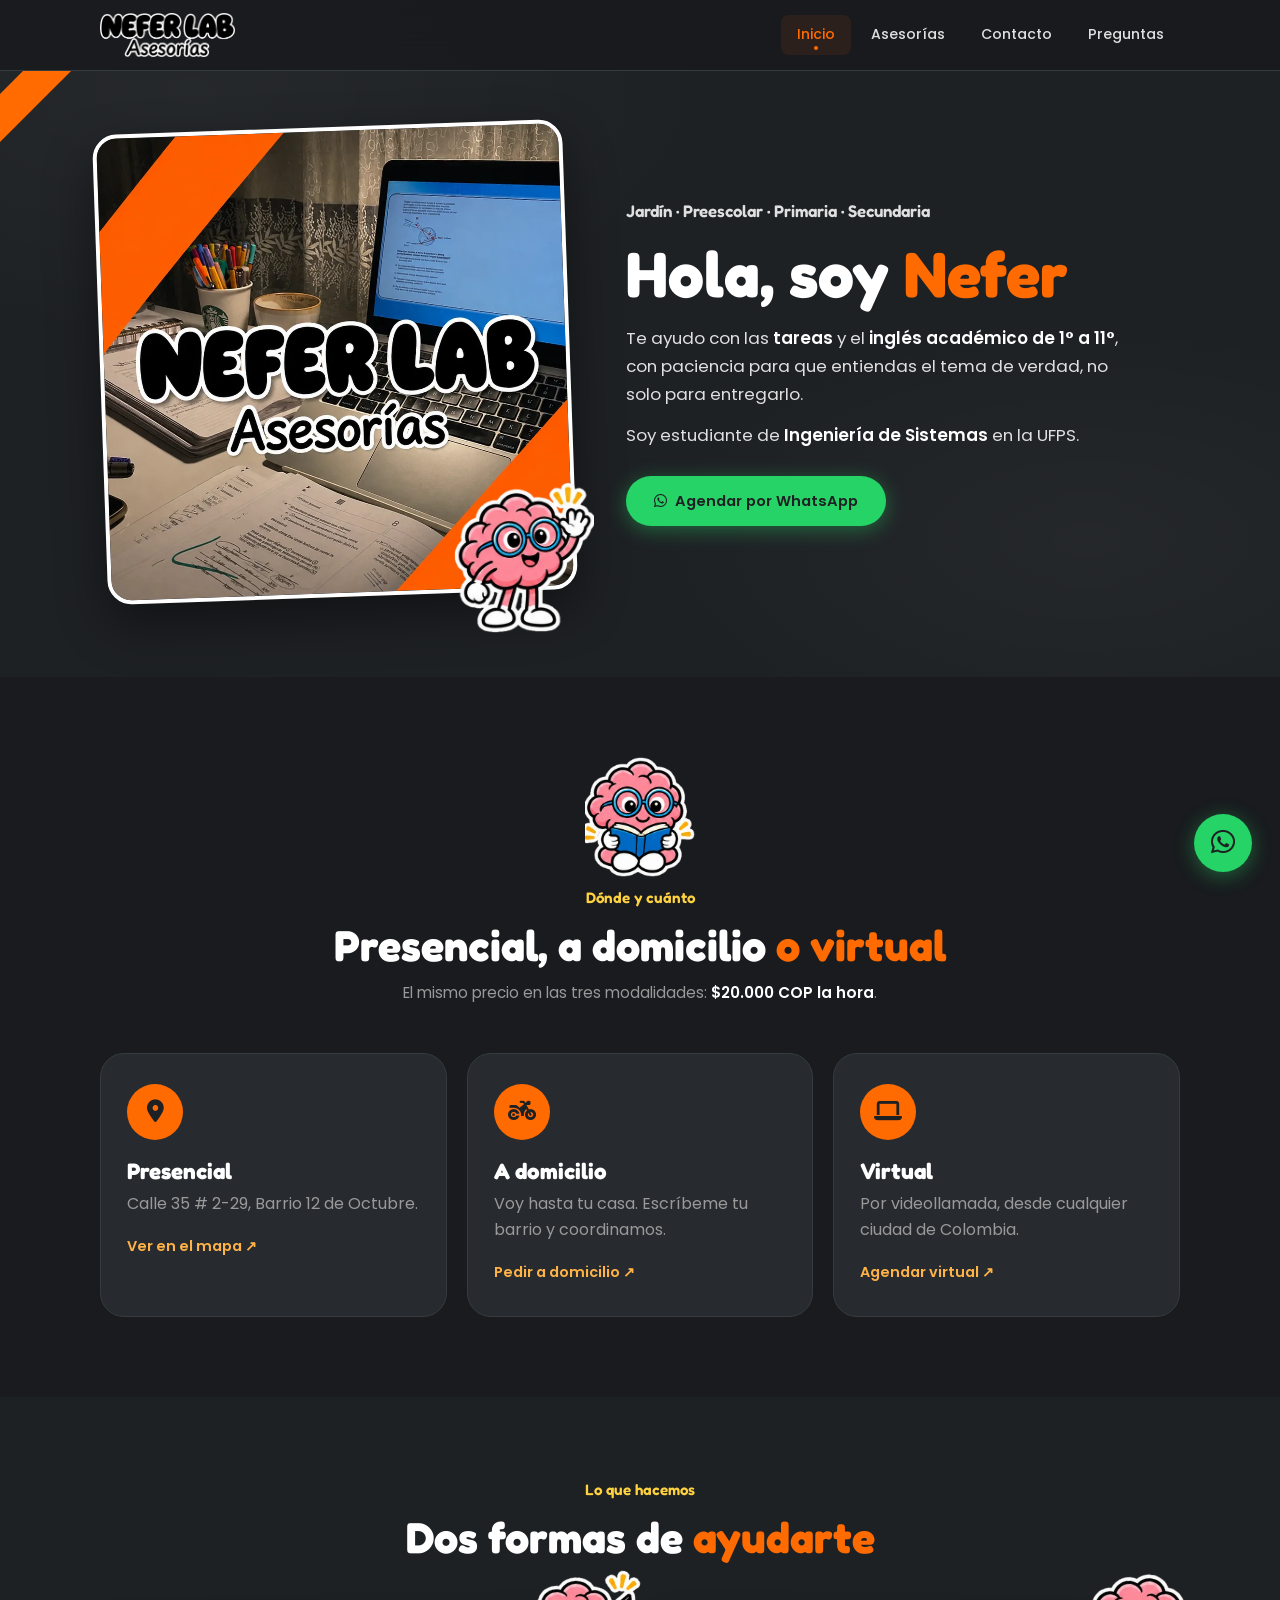
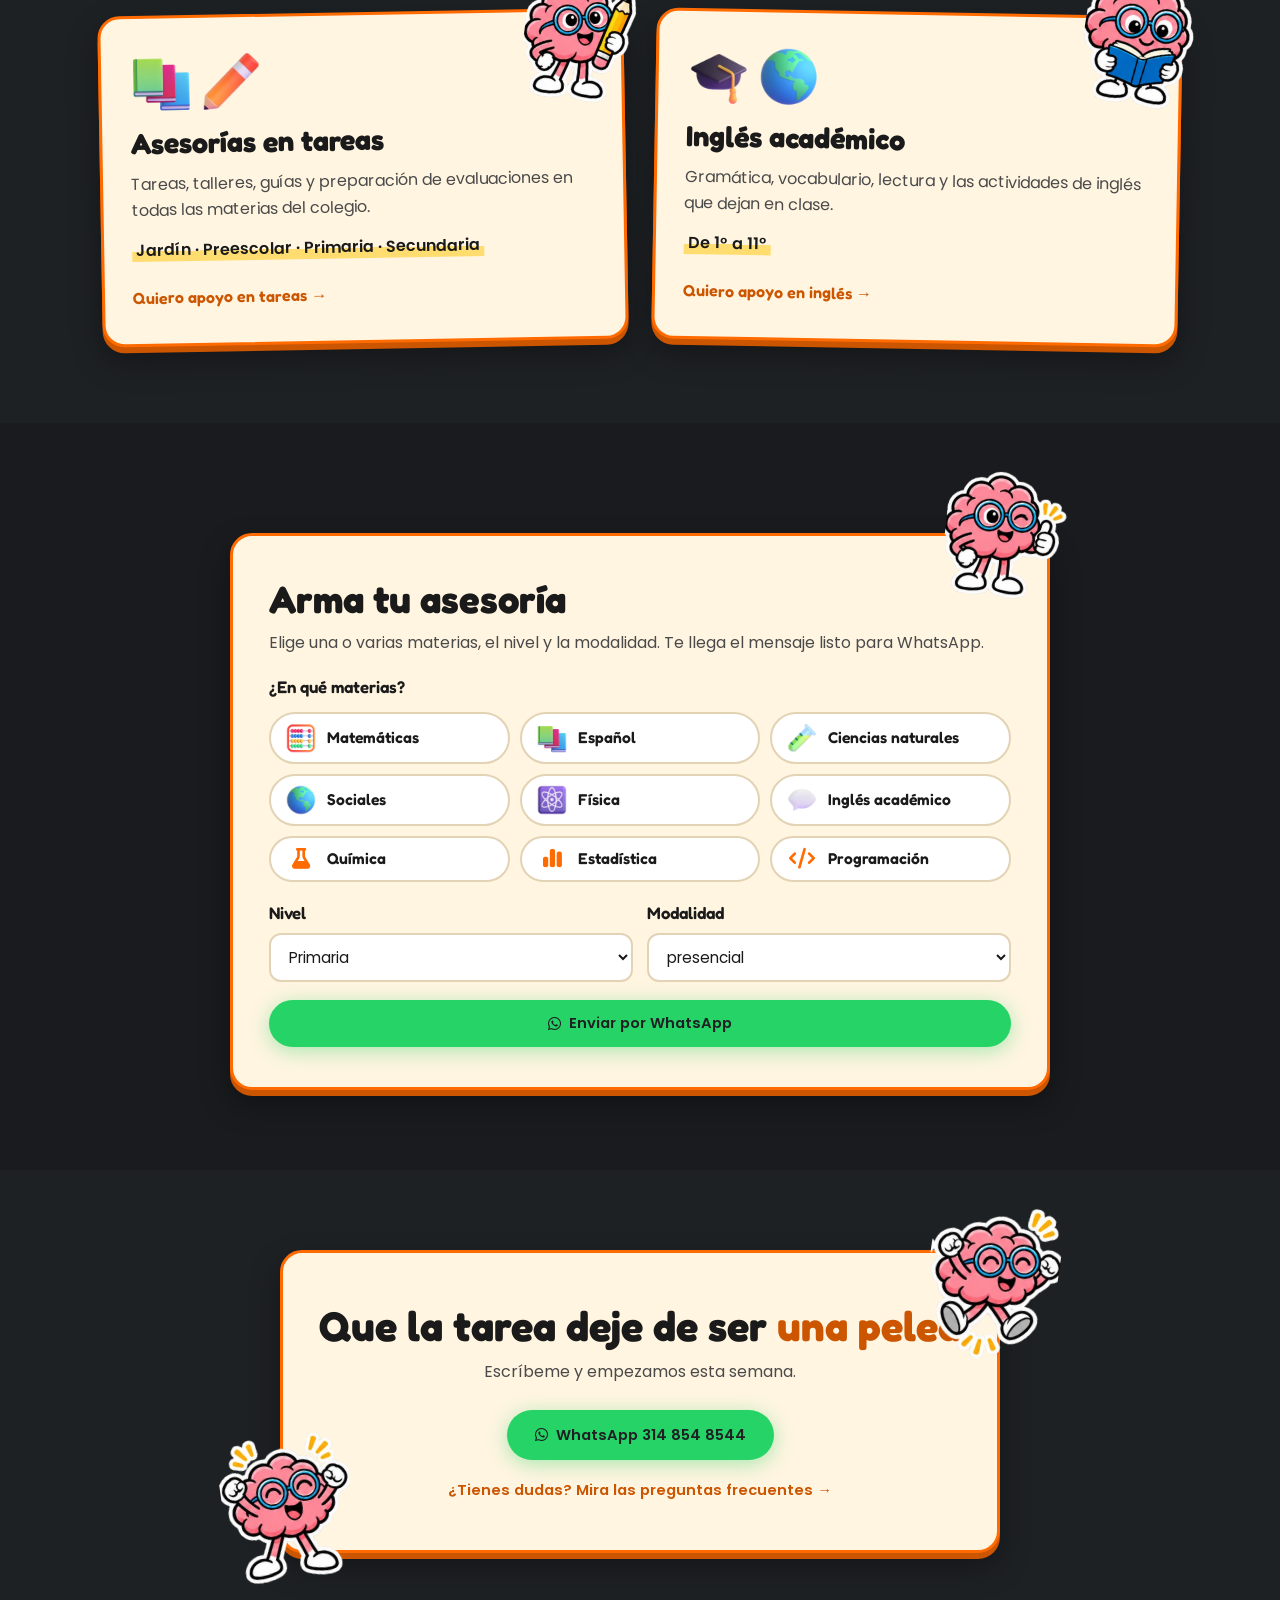
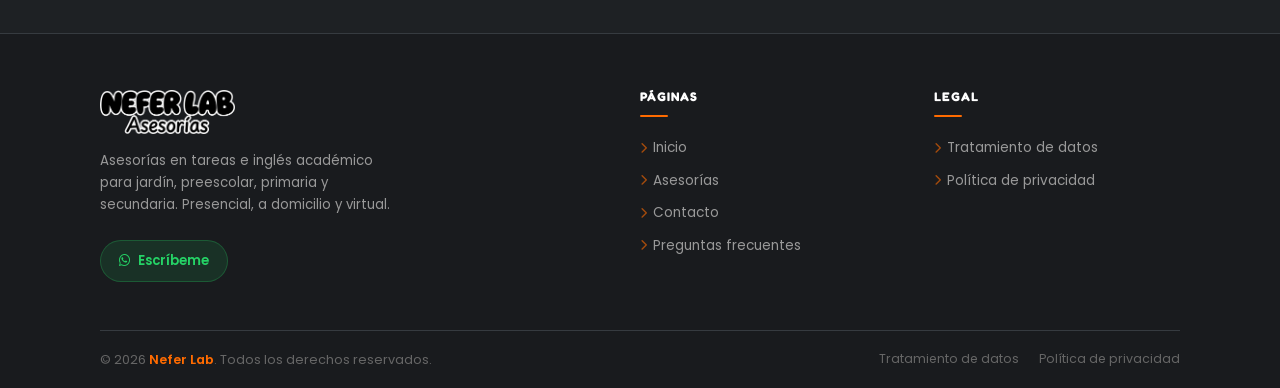
==== commit 655ad2ea: "docs: address all learners instead of only parents on home Co-Authored-By: Claude Opus 5.5 <noreply@" ====
--- a/index.html
+++ b/index.html
@@ -44,7 +44,7 @@
         <div class="intro-copy">
           <p class="eyebrow">Jardín · Preescolar · Primaria · Secundaria</p>
           <h1 id="titulo">Hola, soy <span>Nefer</span></h1>
-          <p>Te ayudo con las <strong>tareas</strong> y el <strong>inglés académico de 1° a 11°</strong>, con paciencia para que tu hijo entienda el tema, no solo que lo entregue.</p>
+          <p>Te ayudo con las <strong>tareas</strong> y el <strong>inglés académico de 1° a 11°</strong>, con paciencia para que entiendas el tema de verdad, no solo para entregarlo.</p>
           <p>Soy estudiante de <strong>Ingeniería de Sistemas</strong> en la UFPS.</p>
           <a href="https://wa.me/573148548544?text=Hola%2C%20Nefer.%20Quisiera%20agendar%20una%20asesor%C3%ADa%20de%20Nefer%20Lab." class="btn btn-whatsapp" target="_blank" rel="noopener noreferrer">
             <i class="fa-brands fa-whatsapp" aria-hidden="true"></i> Agendar por WhatsApp
@@ -223,7 +223,7 @@
     <i class="fa-brands fa-whatsapp"></i>
   </a>
   <script>
-    // Arma el mensaje de WhatsApp con lo que el acudiente eligió
+    // Arma el mensaje de WhatsApp con lo que la persona eligió
     document.getElementById('booking-form').addEventListener('submit', event => {
       event.preventDefault();
       const form = new FormData(event.target);
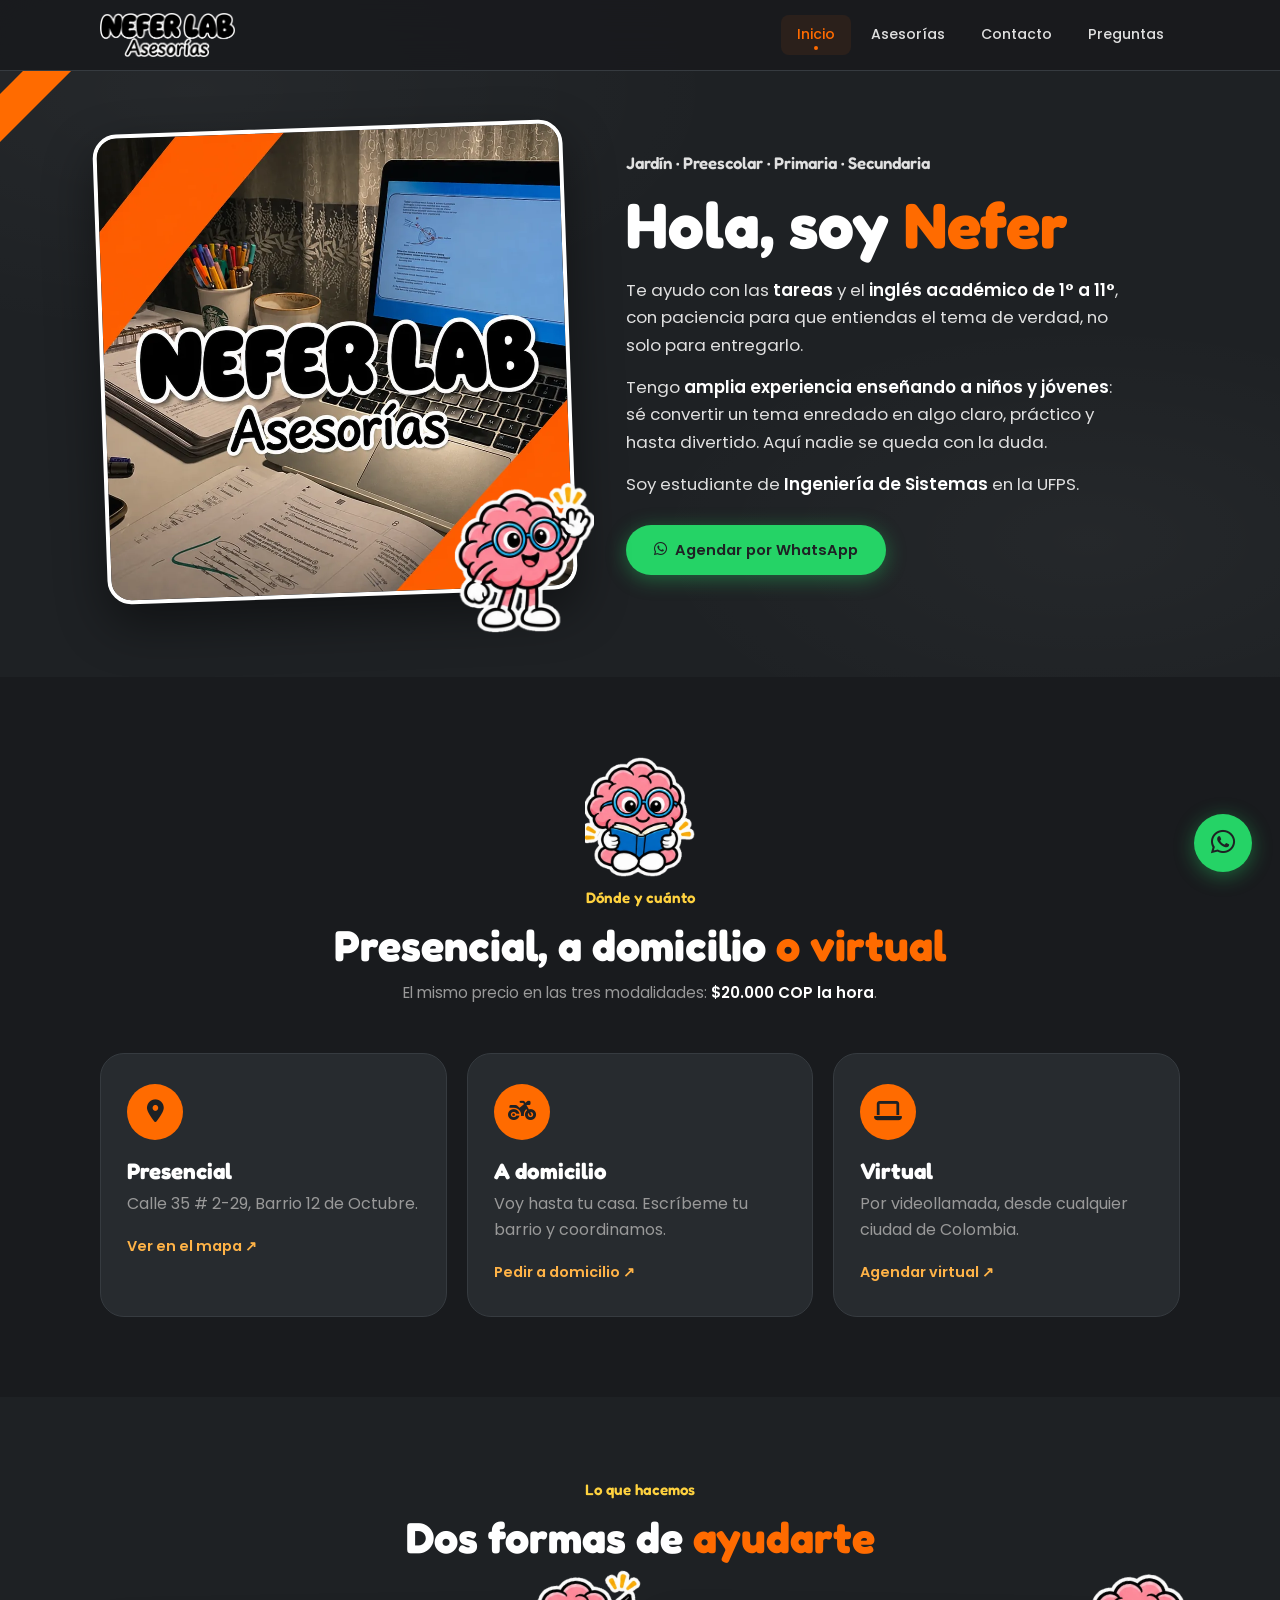
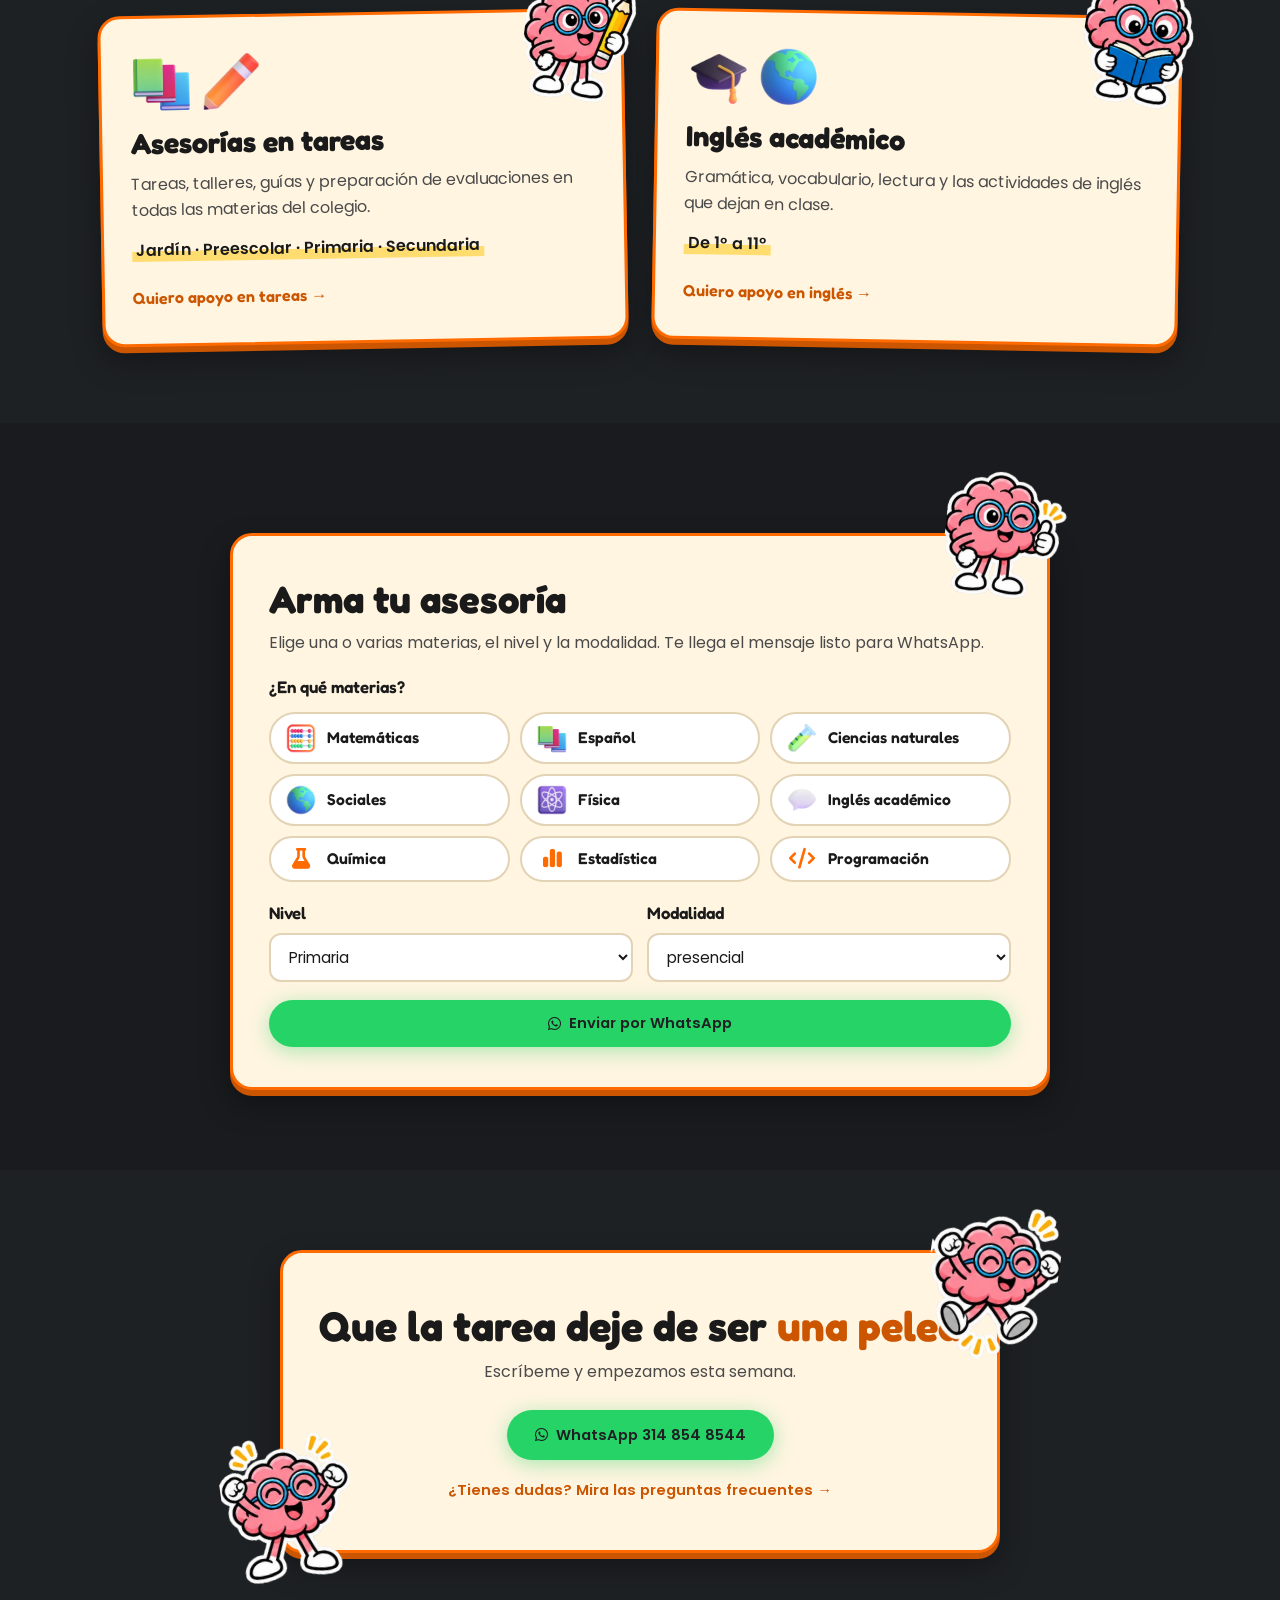
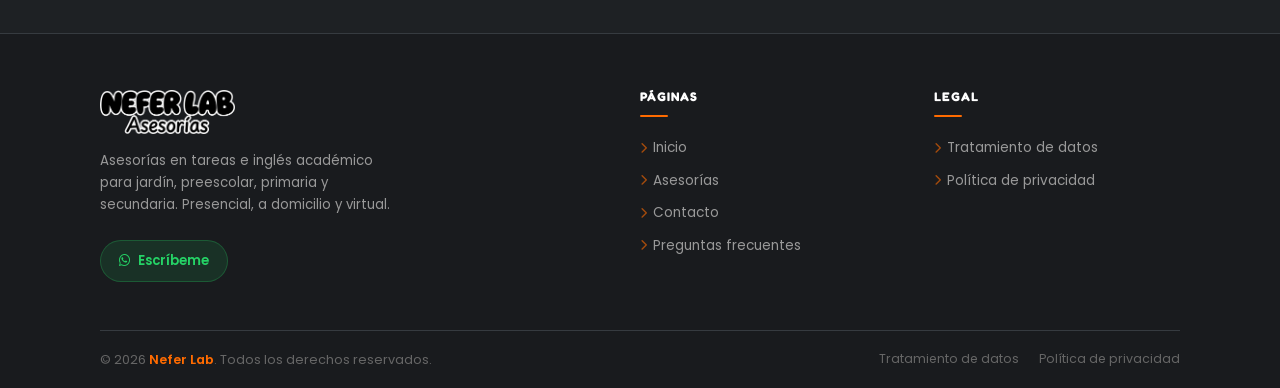
==== commit eb562e67: "docs: highlight teaching experience with kids and teens on home Co-Authored-By: Claude Opus 5.5 <nor" ====
--- a/index.html
+++ b/index.html
@@ -12,6 +12,7 @@
   <link href="https://fonts.googleapis.com/css2?family=Fredoka:wght@500;600;700&family=Poppins:wght@300;400;500;600;700;800&display=swap" rel="stylesheet">
   <link rel="stylesheet" href="https://cdnjs.cloudflare.com/ajax/libs/font-awesome/6.5.0/css/all.min.css">
   <link rel="stylesheet" href="css/global.css">
+  <script src="js/menu.js" defer></script>
   <link rel="stylesheet" href="css/inicio.css">
 </head>
 <body>
@@ -23,7 +24,10 @@
       <a href="index.html" class="logo-link">
         <img src="source/new_img/web/logo.webp" alt="Nefer Lab Asesorías" width="135" height="44">
       </a>
-      <nav>
+      <button class="nav-toggle" type="button" aria-expanded="false" aria-controls="menu" aria-label="Abrir menú">
+        <span></span><span></span><span></span>
+      </button>
+      <nav id="menu">
         <a href="index.html"      class="nav-link active" aria-current="page">Inicio</a>
         <a href="asesorias.html"  class="nav-link">Asesorías</a>
         <a href="contacto.html"   class="nav-link">Contacto</a>
@@ -45,6 +49,7 @@
           <p class="eyebrow">Jardín · Preescolar · Primaria · Secundaria</p>
           <h1 id="titulo">Hola, soy <span>Nefer</span></h1>
           <p>Te ayudo con las <strong>tareas</strong> y el <strong>inglés académico de 1° a 11°</strong>, con paciencia para que entiendas el tema de verdad, no solo para entregarlo.</p>
+          <p>Tengo <strong>amplia experiencia enseñando a niños y jóvenes</strong>: sé convertir un tema enredado en algo claro, práctico y hasta divertido. Aquí nadie se queda con la duda.</p>
           <p>Soy estudiante de <strong>Ingeniería de Sistemas</strong> en la UFPS.</p>
           <a href="https://wa.me/573148548544?text=Hola%2C%20Nefer.%20Quisiera%20agendar%20una%20asesor%C3%ADa%20de%20Nefer%20Lab." class="btn btn-whatsapp" target="_blank" rel="noopener noreferrer">
             <i class="fa-brands fa-whatsapp" aria-hidden="true"></i> Agendar por WhatsApp
--- a/css/global.css
+++ b/css/global.css
@@ -113,6 +113,9 @@
   align-items: center;
   gap: 4px;
 }
+
+/* Botón de tres barritas: solo se muestra en celulares */
+.nav-toggle { display: none; }
 
 .nav-link {
   padding: 8px 16px;
@@ -608,14 +611,49 @@
   header { padding: 0 1rem; position: static; }
 
   .header-inner {
+    flex-wrap: wrap;
+    height: auto;
+    padding: 12px 0;
+  }
+
+  .nav-toggle {
+    display: flex;
     flex-direction: column;
-    height: auto;
-    padding: 14px 0;
-    gap: 10px;
+    justify-content: center;
+    align-items: center;
+    gap: 5px;
+    width: 46px;
+    height: 46px;
+    background: transparent;
+    border: 1px solid var(--dark-border);
+    border-radius: 12px;
+    cursor: pointer;
   }
 
-  nav { flex-wrap: wrap; justify-content: center; }
-  .nav-link { padding: 6px 12px; font-size: 0.82rem; }
+  .nav-toggle span {
+    width: 22px;
+    height: 3px;
+    border-radius: 3px;
+    background: var(--white);
+    transition: transform 0.25s ease, opacity 0.25s ease;
+  }
+
+  /* Las barritas se convierten en una X al abrir */
+  .nav-toggle[aria-expanded="true"] span:nth-child(1) { transform: translateY(8px) rotate(45deg); }
+  .nav-toggle[aria-expanded="true"] span:nth-child(2) { opacity: 0; }
+  .nav-toggle[aria-expanded="true"] span:nth-child(3) { transform: translateY(-8px) rotate(-45deg); }
+
+  nav {
+    display: none;
+    width: 100%;
+    flex-direction: column;
+    align-items: stretch;
+    padding: 10px 0 4px;
+  }
+
+  nav.open { display: flex; }
+  .nav-link { padding: 12px 14px; font-size: 0.95rem; }
+  .nav-link.active::after { display: none; }
 
   section { padding: 56px 1.25rem; }
   .page-hero { padding: 60px 1.25rem 56px; }
